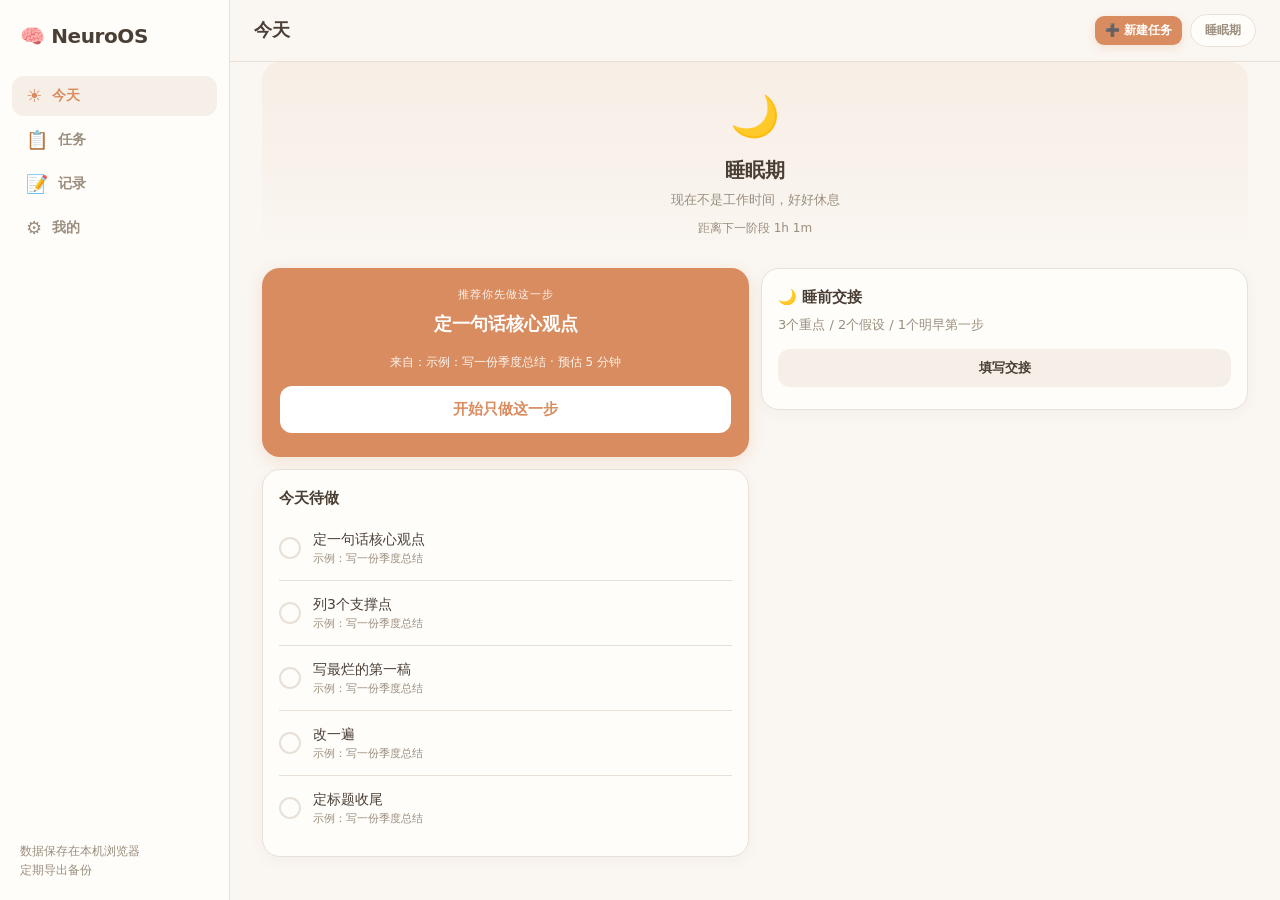
==== adhd-intp-os-web/index.html @ 1260cf49 "chore: sync all NeuroOS versions for handover" ====
<!DOCTYPE html>
<html lang="zh-CN">
<head>
<meta charset="UTF-8">
<meta name="viewport" content="width=device-width, initial-scale=1.0, viewport-fit=cover">
<meta name="theme-color" content="#faf6f1">
<title>NeuroOS · 桌面暖系版</title>
<style>
:root{
  --bg:#faf6f1; --bg2:#f5efe8; --card:#fffdfa; --line:#e8e0d6;
  --text:#4a3f35; --muted:#9a8e7e; --pri:#d98c5f; --pri2:#e8a87c;
  --ok:#8fb88e; --warn:#e8c36d; --danger:#e08e8e; --info:#7eb8c9;
  --net:#c9a86c; --net2:#b08d4f; --tree:#d98c5f; --tree2:#c0784d; --linec:#8fb88e; --line2:#76a075;
  --font:system-ui,-apple-system,BlinkMacSystemFont,"Segoe UI",Roboto,"PingFang SC","Microsoft YaHei",sans-serif;
  --r:18px;
}
*{box-sizing:border-box;margin:0;padding:0;-webkit-tap-highlight-color:transparent}
html,body{height:100%;font-family:var(--font);background:var(--bg);color:var(--text);line-height:1.6;overscroll-behavior:none}
body{display:flex;flex-direction:column;margin:0;padding:0;min-height:100vh}
button{font-family:inherit;border:none;background:none;color:inherit;cursor:pointer}

.app-shell{display:flex;flex:1;min-height:100vh}
.sidebar{display:none;flex-direction:column;width:230px;background:var(--card);border-right:1px solid var(--line);padding:20px 0;position:fixed;left:0;top:0;bottom:0;z-index:50}
.sidebar .brand{padding:0 20px 24px;font-size:20px;font-weight:800;letter-spacing:-.4px;display:flex;align-items:center;gap:10px}
.sidebar nav{display:flex;flex-direction:column;gap:4px;padding:0 12px}
.sidebar nav button{display:flex;align-items:center;gap:10px;padding:11px 14px;border-radius:12px;font-size:14px;font-weight:600;color:var(--muted);text-align:left}
.sidebar nav button.on{background:var(--bg2);color:var(--pri)}
.sidebar nav button .ic{font-size:18px;line-height:1}
.sidebar .side-foot{margin-top:auto;padding:16px 20px 0;font-size:12px;color:var(--muted)}

.main-area{flex:1;display:flex;flex-direction:column;min-width:0}
.topbar{padding:14px 24px;display:flex;align-items:center;justify-content:space-between;position:sticky;top:0;background:rgba(250,246,241,.92);backdrop-filter:blur(10px);z-index:40;border-bottom:1px solid var(--line)}
h1{font-size:18px;font-weight:700;letter-spacing:-.2px}
.top-actions{display:flex;gap:8px;align-items:center}
.pill{font-size:12px;padding:6px 14px;border-radius:99px;background:var(--card);color:var(--muted);border:1px solid var(--line);font-weight:600}

.tabbar{position:fixed;bottom:0;left:0;width:100%;display:flex;justify-content:space-around;padding:10px 0 calc(10px + env(safe-area-inset-bottom));background:rgba(250,246,241,.95);backdrop-filter:blur(12px);border-top:1px solid var(--line);z-index:40}
.tabbar button{flex:1;display:flex;flex-direction:column;align-items:center;gap:3px;font-size:10px;color:var(--muted);font-weight:500}
.tabbar button.on{color:var(--pri);font-weight:700}
.tabbar .ic{font-size:18px;line-height:1}

main{flex:1;overflow-y:auto;padding:0 16px 100px}
.view{display:none}
.view.on{display:block}

@media(min-width:900px){
.sidebar{display:flex}
.main-area{margin-left:230px}
.tabbar{display:none}
main{padding:0 24px 24px}
.topbar{padding:14px 24px}
}

@media(min-width:1200px){
main{padding:0 32px 32px}
}

/* Quest desktop layout */
.quest-layout{display:flex;flex-direction:column;gap:12px}
.quest-list{flex:1}
.quest-detail{display:none;flex:1}
.quest-layout.has-open .quest-list{display:none}
.quest-layout.has-open .quest-detail{display:block}

@media(min-width:900px){
.quest-layout{flex-direction:row;align-items:flex-start;gap:20px}
.quest-list{width:360px;flex-shrink:0;max-height:calc(100vh - 120px);overflow-y:auto;padding-right:8px;display:block !important}
.quest-detail{flex:1;max-height:calc(100vh - 120px);overflow-y:auto;padding-right:8px;display:block !important}
.quest-layout.has-open .quest-list{display:block !important}
}

.card{background:var(--card);border:1px solid var(--line);border-radius:var(--r);padding:16px;margin-bottom:12px;box-shadow:0 4px 16px rgba(74,63,53,.04)}
.card.hoverable{transition:transform .15s,box-shadow .15s}
.card.hoverable:hover{transform:translateY(-2px);box-shadow:0 8px 24px rgba(74,63,53,.08)}
.mobile-only{display:inline-block}
.desktop-only{display:none}
@media(min-width:900px){
.mobile-only{display:none !important}
.desktop-only{display:inline-flex !important}
}

.grid-2{display:grid;grid-template-columns:1fr;gap:12px}
.grid-3{display:grid;grid-template-columns:1fr;gap:12px}

@media(min-width:900px){
.grid-2{grid-template-columns:repeat(2,1fr)}
.grid-3{grid-template-columns:repeat(3,1fr)}
}

@media(min-width:1200px){
.grid-3{grid-template-columns:repeat(3,1fr)}
}
.card.net{border-left:4px solid var(--net)}
.card.tree{border-left:4px solid var(--tree)}
.card.linec{border-left:4px solid var(--linec)}
.card-title{font-size:15px;font-weight:700;margin-bottom:6px}
.card-sub{font-size:13px;color:var(--muted);margin-bottom:14px;line-height:1.5}
.tiny{font-size:12px;color:var(--muted)}
.muted{color:var(--muted)}

input,textarea,select{width:100%;padding:12px 14px;border-radius:14px;border:1px solid var(--line);background:var(--bg2);color:var(--text);font-size:16px;outline:none;-webkit-user-select:text;user-select:text;-webkit-touch-callout:default}
input:focus,textarea:focus,select:focus{border-color:var(--pri2);background:var(--card)}
input:disabled,textarea:disabled,select:disabled{opacity:.5;background:var(--bg)}
textarea{min-height:90px;resize:vertical}

.btn{padding:10px 14px;border-radius:12px;background:var(--bg2);color:var(--text);font-size:13px;font-weight:600;white-space:nowrap;display:inline-flex;align-items:center;justify-content:center;gap:5px}
.btn.pri{background:var(--pri);color:#fff;box-shadow:0 3px 10px rgba(217,140,95,.2)}
.btn.ok{background:var(--ok);color:#fff}
.btn.warn{background:var(--warn);color:#4a3f35}
.btn.ghost{background:transparent;color:var(--muted)}
.btn.block{display:block;width:100%;text-align:center;margin:6px 0}
.btn.sm{padding:6px 10px;font-size:12px;border-radius:9px}
.btn.xs{padding:4px 8px;font-size:11px;border-radius:7px}
.btn.big{padding:14px 18px;font-size:15px}
.btn:disabled{opacity:.4;cursor:not-allowed}

.row{display:flex;gap:8px;align-items:center;flex-wrap:wrap}
.row.between{justify-content:space-between}
.grow{flex:1;min-width:0}

/* Onboarding */
.onboarding{position:fixed;inset:0;background:var(--bg);z-index:100;display:flex;flex-direction:column;justify-content:center;padding:30px;text-align:center;overflow-y:auto;-webkit-overflow-scrolling:touch}
@media(min-width:900px){
.onboarding{position:static;z-index:auto;padding:40px 0;background:transparent;overflow:visible}
.onboarding-box{max-width:600px;margin:0 auto;background:var(--card);border:1px solid var(--line);border-radius:var(--r);padding:40px;box-shadow:0 8px 32px rgba(74,63,53,.06)}
}
.onboarding h2{font-size:22px;font-weight:800;margin-bottom:12px}
.onboarding p{font-size:14px;color:var(--muted);margin-bottom:24px;line-height:1.7}
.onboarding input{font-size:17px;padding:16px;text-align:center;margin-bottom:14px}

/* Today */
.phase-big{text-align:center;padding:22px 18px 18px;background:linear-gradient(180deg,rgba(217,140,95,.08),transparent);border-radius:var(--r);margin-bottom:12px}
.phase-big .emoji{font-size:40px;margin-bottom:6px}
.phase-big .name{font-size:20px;font-weight:800;margin-bottom:4px}
.phase-big .desc{font-size:13px;color:var(--muted)}
.rhythm-bar{display:flex;height:32px;border-radius:10px;overflow:hidden;background:var(--bg2);border:1px solid var(--line);margin:12px 0}
.rhythm-bar div{display:flex;align-items:center;justify-content:center;font-size:9px;color:var(--muted);white-space:nowrap;overflow:hidden}
.rhythm-bar .sleep{background:#e8e0d6}
.rhythm-bar .calm{background:#f0e6d8}
.rhythm-bar .deep{background:#e8d5c4;color:var(--text)}
.rhythm-bar .creative{background:#f5e6c8}
.rhythm-bar .wind{background:#e8d8d8}

.rec-box{background:var(--pri);color:#fff;border-radius:var(--r);padding:18px;margin-bottom:12px;text-align:center;box-shadow:0 4px 16px rgba(217,140,95,.18)}
.rec-box .label{font-size:11px;opacity:.9;margin-bottom:6px;text-transform:uppercase;letter-spacing:1px}
.rec-box .title{font-size:18px;font-weight:700;margin-bottom:14px}
.rec-box .btn{background:#fff;color:var(--pri);border:none}

.today-list .item{display:flex;align-items:center;gap:12px;padding:12px 0;border-bottom:1px solid var(--line)}
.today-list .item:last-child{border-bottom:none}
.today-list .chk{width:22px;height:22px;border-radius:50%;border:2px solid var(--line);display:flex;align-items:center;justify-content:center;font-size:12px;color:transparent;flex-shrink:0}
.today-list .item.done .chk{background:var(--ok);border-color:var(--ok);color:#fff}
.today-list .item.done .text{text-decoration:line-through;color:var(--muted)}
.today-list .text{flex:1;font-size:14px}
.today-list .from{font-size:11px;color:var(--muted)}

/* Single step */
.single-step{position:fixed;inset:0;background:var(--bg);z-index:100;display:flex;flex-direction:column;justify-content:center;align-items:center;padding:28px;text-align:center}
.single-step .label{font-size:12px;color:var(--muted);margin-bottom:14px}
.single-step .task{font-size:24px;font-weight:800;margin-bottom:12px;max-width:440px;line-height:1.35}
.single-step .meta{color:var(--muted);margin-bottom:36px}
.single-step .actions{display:flex;flex-direction:column;gap:10px;width:100%;max-width:300px}

/* Quest list */
.quest-item{background:var(--card);border:1px solid var(--line);border-radius:var(--r);padding:14px;margin-bottom:10px}
.quest-item .title{font-size:15px;font-weight:700;margin-bottom:4px}
.quest-item .meta{font-size:12px;color:var(--muted);margin-bottom:10px}
.quest-item .progress{height:5px;background:var(--line);border-radius:99px;overflow:hidden;margin-bottom:10px}
.quest-item .progress i{display:block;height:100%;background:var(--pri);border-radius:99px}
.badge{font-size:10px;padding:2px 7px;border-radius:99px;background:var(--bg2);border:1px solid var(--line);color:var(--muted)}
.badge.net{background:rgba(201,168,108,.12);color:var(--net2);border-color:transparent}
.badge.tree{background:rgba(217,140,95,.12);color:var(--tree2);border-color:transparent}
.badge.linec{background:rgba(143,184,142,.12);color:var(--line2);border-color:transparent}

/* Quest detail */
.workspace-tabs{display:flex;gap:8px;margin-bottom:12px}
.workspace-tabs .btn{flex:1}
.workspace-tabs .btn.on{background:var(--pri);color:#fff}

/* Net */
.net-canvas{position:relative;width:100%;height:320px;background:var(--bg2);border:1px dashed var(--line);border-radius:var(--r);overflow:hidden;touch-action:none}
.net-node{position:absolute;padding:7px 11px;border-radius:10px;background:var(--card);border:1px solid var(--line);font-size:12px;cursor:grab;user-select:none;white-space:nowrap;z-index:2;max-width:150px;overflow:hidden;text-overflow:ellipsis}
.net-node.selected{box-shadow:0 0 0 2px var(--net);border-color:var(--net)}
.net-edge{position:absolute;height:2px;background:var(--muted);transform-origin:left center;z-index:1;pointer-events:none;opacity:.4}
.net-canvas .hint{position:absolute;bottom:6px;left:6px;color:var(--muted);font-size:10px;background:var(--bg);padding:3px 7px;border-radius:6px}

/* Tree */
.tree-root{background:var(--bg2);border:1px solid var(--line);border-radius:12px;padding:10px;margin-bottom:8px}
.tree-root h4{margin:0 0 8px;font-size:12px;font-weight:700}
.tree-item{padding:7px 8px;border-radius:8px;background:var(--card);margin-bottom:5px;font-size:13px;display:flex;gap:7px;align-items:center}
.tree-item .handle{color:var(--muted);cursor:grab}

/* Line */
.line-step{display:flex;gap:10px;align-items:flex-start;padding:10px;border-radius:12px;background:var(--bg2);border:1px solid transparent;margin-bottom:6px}
.line-step.done{opacity:.55}
.line-step .chk{width:20px;height:20px;min-width:20px;border-radius:6px;border:2px solid var(--line);display:flex;align-items:center;justify-content:center;font-size:11px;color:transparent}
.line-step .chk.on{background:var(--ok);border-color:var(--ok);color:#fff}

/* Modal / Sheet */
.modal{position:fixed;inset:0;z-index:90;display:flex;align-items:flex-end;justify-content:center;overflow:hidden;-webkit-overflow-scrolling:touch}
.modal-bg{position:absolute;inset:0;background:rgba(74,63,53,.5)}
.modal-sheet{position:relative;background:var(--card);width:100%;max-width:560px;border-radius:24px 24px 0 0;padding:18px 16px calc(18px + env(safe-area-inset-bottom));max-height:85vh;overflow-y:auto;-webkit-overflow-scrolling:touch;transform:translateZ(0)}
.modal-title{font-size:17px;font-weight:700;margin-bottom:14px}

.toast{position:fixed;top:14px;left:50%;transform:translateX(-50%) translateY(-100px);background:var(--card);padding:11px 18px;border-radius:12px;border:1px solid var(--line);z-index:120;opacity:0;transition:.25s;box-shadow:0 4px 16px rgba(74,63,53,.1)}
.toast.show{opacity:1;transform:translateX(-50%) translateY(0)}

.empty{text-align:center;padding:40px 18px;color:var(--muted)}
.empty .big{font-size:44px;display:block;margin-bottom:10px}
.list-item{display:flex;align-items:center;justify-content:space-between;padding:12px 0;border-bottom:1px solid var(--line)}
.list-item:last-child{border-bottom:none}
.stat-grid{display:grid;grid-template-columns:repeat(2,1fr);gap:10px;margin:12px 0}
.stat-box{background:var(--card);border:1px solid var(--line);border-radius:var(--r);padding:14px;text-align:center}
.stat-box .num{font-size:26px;font-weight:800;color:var(--pri)}
.stat-box .label{font-size:11px;color:var(--muted);margin-top:3px}

.kv{display:flex;justify-content:space-between;padding:8px 0;border-bottom:1px solid var(--line);font-size:14px}
.kv:last-child{border:none}

.bar-chart{display:flex;align-items:flex-end;gap:4px;height:80px;margin-top:8px}
.bar-chart div{flex:1;background:var(--pri2);border-radius:5px 5px 0 0;min-height:4px;position:relative}
.bar-chart div span{position:absolute;top:-14px;left:0;right:0;text-align:center;font-size:9px;color:var(--muted)}

.probe-box{border:1px dashed var(--line);border-radius:12px;padding:10px;background:var(--bg2);margin-top:8px}

::-webkit-scrollbar{width:0;height:0}
</style>
</head>
<body>

<div class="app-shell">
  <aside class="sidebar" id="sidebar">
    <div class="brand">🧠 NeuroOS</div>
    <nav>
      <button data-tab="now" class="on"><span class="ic">☀️</span>今天</button>
      <button data-tab="quests"><span class="ic">📋</span>任务</button>
      <button data-tab="capture"><span class="ic">📝</span>记录</button>
      <button data-tab="me"><span class="ic">⚙️</span>我的</button>
    </nav>
    <div class="side-foot">数据保存在本机浏览器<br>定期导出备份</div>
  </aside>

  <div class="main-area">
    <div class="topbar">
      <h1 id="page-title">今天</h1>
      <div class="top-actions">
        <button class="btn sm pri" data-act="new-quest">➕ 新建任务</button>
        <span id="phase-pill" class="pill">加载中</span>
      </div>
    </div>

    <main id="app">
      <section class="view on" id="view-now"></section>
      <section class="view" id="view-quests"></section>
      <section class="view" id="view-capture"></section>
      <section class="view" id="view-me"></section>
    </main>
  </div>
</div>

<nav class="tabbar" id="tabbar">
  <button data-tab="now" class="on"><span class="ic">☀️</span>今天</button>
  <button data-tab="quests"><span class="ic">📋</span>任务</button>
  <button data-tab="capture"><span class="ic">📝</span>记录</button>
  <button data-tab="me"><span class="ic">⚙️</span>我的</button>
</nav>

<div id="modal"></div>
<div id="toast" class="toast"></div>

<script>
if('serviceWorker' in navigator){
  navigator.serviceWorker.getRegistrations().then(function(regs){
    regs.forEach(function(r){ r.unregister(); });
  }).catch(function(){});
}

const KEY='neuroos-v1';
const uid=function(){ return Math.random().toString(36).slice(2,9)+Date.now().toString(36).slice(-4); };
const DAY=864e5;
const todayKey=function(){ return new Date().toLocaleDateString('sv'); };
let S,TAB='now',singleStep=null,openQuest=null,selectedNetNodes=[];

const TEMPLATES={
  write:{label:'写作',steps:[['定一句话核心观点',5],['列3个支撑点',10],['写最烂的第一稿',20],['改一遍',15],['定标题收尾',10]]},
  research:{label:'研究',steps:[['明确一个问题',5],['找2个可靠来源',15],['摘录关键信息',15],['整理成一句话结论',10],['标出还不确定的点',10]]},
  learn:{label:'学习',steps:[['看目录/框架',5],['快速扫读一遍',15],['记录3个新概念',15],['用自己的话复述',15],['做一道练习/应用',15]]},
  plan:{label:'策划',steps:[['定目标和Deadline',5],['列必须出现的元素',10],['排优先级',10],['做出最小可行版',20],['检查遗漏',10]]},
  talk:{label:'沟通',steps:[['想清要对方做什么',5],['写3条要点',10],['开场说结论',10],['补充必要背景',10],['确认下一步',5]]},
  tidy:{label:'整理',steps:[['分类成3堆',10],['快速决定第一批',15],['处理第二批',15],['收尾归位',10],['拍照/记录',5]]},
  dev:{label:'开发',steps:[['拆出一个最小功能点',10],['写伪代码/流程',10],['实现核心逻辑',25],['自测一遍',15],['提交/备份',5]]},
  habit:{label:'习惯',steps:[['穿上鞋/准备好',3],['做5分钟',5],['再5分钟',5],['记录完成',2],['奖励自己',5]]},
  default:{label:'通用',steps:[['想清楚最终成果',5],['拆成3小步',10],['先做第一步',15],['继续下一步',15],['收尾',10]]}
};

const DRAWERS=[
  {id:'problem',name:'问题/痛点',color:'#e08e8e'},
  {id:'hypothesis',name:'假设/洞察',color:'#e8c36d'},
  {id:'solution',name:'方案/资源',color:'#7eb8c9'},
  {id:'conclusion',name:'结论/输出',color:'#b8a0c9'},
  {id:'action',name:'行动/下一步',color:'#8fb88e'}
];

function classify(t){
  const s=t.toLowerCase();
  if(/写|文章|报告|总结|文案|论文|稿/.test(s)) return 'write';
  if(/查|研究|调研|资料|文献|分析/.test(s)) return 'research';
  if(/学|课|书|教程|知识/.test(s)) return 'learn';
  if(/策划|活动|会议|项目|方案|旅行|派对/.test(s)) return 'plan';
  if(/沟通|谈|说|聊|打电话|邮件|反馈/.test(s)) return 'talk';
  if(/整理|收拾|归档|分类|清/.test(s)) return 'tidy';
  if(/代码|开发|程序|功能|bug|修复/.test(s)) return 'dev';
  if(/习惯|运动|冥想|阅读|早起|喝水/.test(s)) return 'habit';
  return 'default';
}

function newQuest(title){
  const type=classify(title);
  const q={
    id:uid(),title:title,type:type,
    status:'line',created:Date.now(),updated:Date.now(),
    today:false,done:false,
    net:{nodes:[],edges:[],nextX:50,nextY:60},
    tree:{drawers:DRAWERS.map(function(d){ return {id:d.id,name:d.name,color:d.color,items:[]}; })},
    line:[],
    probe:{hypothesis:'',success:'',stopLoss:'',days:7,active:false},
    context:{blocked:'',lastNote:'',lastAt:0},
    goodEnough:{mode:'100',sixty:'',hundred:''},
    distill:{scout:'',restructure:'',layers:[],verify:''}
  };
  const tmpl=TEMPLATES[type] || TEMPLATES.default;
  q.tree.drawers.find(function(d){ return d.id==='action'; }).items=tmpl.steps.map(function(s){ return {id:uid(),text:s[0]}; });
  q.line=tmpl.steps.map(function(s){ return {id:uid(),title:s[0],est:s[1],done:false,spent:0,today:false,created:Date.now()}; });
  return q;
}

function load(){
  try{ S=JSON.parse(localStorage.getItem(KEY)); }catch(e){ S=null; }
  if(!S || typeof S!=='object') S=sampleData();
  migrate();
}
function save(){ try{ localStorage.setItem(KEY,JSON.stringify(S)); }catch(e){ toast('保存失败'); } }
function migrate(){
  if(!S.settings) S.settings={wake:'09:00',start:'10:00',wind:'22:00',sleep:'00:30',theme:'warm',autoNext:true,morningBlock:true};
  if(!S.quests) S.quests=[];
  if(!S.parking) S.parking={insight:[],question:[],block:[],idea:[],quote:[]};
  if(!S.distills) S.distills=[];
  if(!S.log) S.log={sessions:[],completions:[]};
  if(!S.handoff) S.handoff={three:'',two:'',one:'',morning:'',date:''};
  if(!S.meta) S.meta={streak:0,lastDay:null,best:0};
  S.quests.forEach(function(q){
    if(!q.id) q.id=uid();
    if(!q.net) q.net={nodes:[],edges:[],nextX:50,nextY:60};
    if(!q.tree) q.tree={drawers:DRAWERS.map(function(d){ return {id:d.id,name:d.name,color:d.color,items:[]}; })};
    if(!q.line && q.steps) q.line=q.steps.map(function(s){ return {id:s.id||uid(),title:s.title,est:s.est||15,done:!!s.done,spent:s.spent||0,today:!!q.today,created:s.created||Date.now()}; });
    if(!q.line) q.line=[];
    if(!q.probe) q.probe={hypothesis:'',success:'',stopLoss:'',days:7,active:false};
    if(!q.context) q.context={blocked:'',lastNote:'',lastAt:0};
    if(!q.goodEnough) q.goodEnough={mode:'100',sixty:'',hundred:''};
    if(!q.distill) q.distill={scout:'',restructure:'',layers:[],verify:''};
  });
}
function sampleData(){
  const q=newQuest('示例：写一份季度总结');
  q.today=true;
  return {settings:{wake:'09:00',start:'10:00',wind:'22:00',sleep:'00:30',theme:'warm',autoNext:true,morningBlock:true},quests:[q],parking:{insight:[],question:[],block:[],idea:[],quote:[]},distills:[],log:{sessions:[],completions:[]},handoff:{three:'',two:'',one:'',morning:'',date:''},meta:{streak:0,lastDay:null,best:0}};
}

function parseHM(s){ const p=s.split(':'); return parseInt(p[0])*60+parseInt(p[1]); }
function currentPhase(){
  const now=new Date(); const min=now.getHours()*60+now.getMinutes();
  const w=parseHM(S.settings.wake), s=parseHM(S.settings.start), wd=parseHM(S.settings.wind), sl=parseHM(S.settings.sleep);
  if(sl<w){ if(min>=sl && min<w) return {key:'sleep',name:'睡眠期',emoji:'🌙',desc:'现在不是工作时间，好好休息'}; }
  else{ if(min>=sl || min<w) return {key:'sleep',name:'睡眠期',emoji:'🌙',desc:'现在不是工作时间，好好休息'}; }
  if(min>=w && min<s) return {key:'calibrate',name:'校准期',emoji:'🌅',desc:'低刺激启动，不要立刻处理复杂任务'};
  if(min>=s && min<wd) return {key:'deep',name:'深度期',emoji:'🌿',desc:'大脑在线，做最难的事'};
  return {key:'creative',name:'创意期',emoji:'🍵',desc:'适合发散、整理、收尾'};
}
function rhythmBlocks(){
  const w=parseHM(S.settings.wake), s=parseHM(S.settings.start), wd=parseHM(S.settings.wind), sl=parseHM(S.settings.sleep);
  const sleepStart=sl, sleepEnd=(sl+7.5*60)%1440;
  const creativeStart=Math.max(s,wd-120);
  const total=1440;
  return [
    {id:'sleep',start:sleepStart,end:Math.min(1440,sleepStart+7.5*60),label:'睡眠'},
    {id:'calm',start:w,end:s,label:'校准'},
    {id:'deep',start:s,end:creativeStart,label:'深度'},
    {id:'creative',start:creativeStart,end:wd,label:'创意'},
    {id:'wind',start:wd,end:wd+60,label:'断电'}
  ].filter(function(b){ return b.end>b.start; }).map(function(b){ return {...b,pct:(b.end-b.start)/total*100}; });
}
function nextPhaseTransition(){
  const now=new Date(); const m=now.getHours()*60+now.getMinutes();
  const blocks=rhythmBlocks();
  for(let i=0;i<blocks.length;i++){ if(m<blocks[i].end) return {phase:blocks[i],min:blocks[i].end-m}; }
  return {phase:blocks[0],min:blocks[0].end+(1440-m)};
}

function findQuest(id){ return S.quests.find(function(q){ return q.id===id; }); }
function allLineItems(q){ if(q) return q.line.map(function(n){ return {n:n,q:q}; }); const a=[]; S.quests.forEach(function(q){ q.line.forEach(function(n){ a.push({n:n,q:q}); }); }); return a; }
function nextLineItem(){
  const all=allLineItems();
  const pending=all.filter(function(x){ return !x.n.done; });
  if(!pending.length) return null;
  const today=pending.filter(function(x){ return x.n.today || x.q.today; });
  const use=today.length?today:pending;
  return use.sort(function(a,b){ return (a.n.est||99)-(b.n.est||99); })[0];
}
function progress(q){ const a=q.line; if(!a.length) return 0; return Math.round(a.filter(function(s){ return s.done; }).length/a.length*100); }
function bumpStreak(){
  const t=todayKey();
  if(S.meta.lastDay!==t){
    const y=new Date(Date.now()-DAY).toLocaleDateString('sv');
    S.meta.streak=(S.meta.lastDay===y)?(S.meta.streak||0)+1:1;
    S.meta.lastDay=t; S.meta.best=Math.max(S.meta.best||0,S.meta.streak);
  }
}

function renderAll(){
  document.documentElement.dataset.theme=S.settings.theme==='dark'?'dark':'warm';
  document.getElementById('phase-pill').textContent=currentPhase().name;
  if(singleStep){ renderSingleStep(); return; }
  const hasToday=S.quests.some(function(q){ return q.today && q.line.some(function(n){ return !n.done; }); });
  if(!hasToday && TAB==='now' && !openQuest){ renderOnboarding(); return; }
  document.getElementById('modal').innerHTML='';
  document.querySelectorAll('.tabbar button').forEach(function(b){ b.classList.toggle('on',b.dataset.tab===TAB); });
  document.querySelectorAll('.sidebar nav button').forEach(function(b){ b.classList.toggle('on',b.dataset.tab===TAB); });
  const titles={now:'今天',quests:'任务仓库',capture:'记录 & 停车区',me:'我的 & 设置'};
  const pt=document.getElementById('page-title'); if(pt) pt.textContent=titles[TAB]||'NeuroOS';
  document.querySelectorAll('.view').forEach(function(v){ v.classList.toggle('on',v.id==='view-'+TAB); });
  const fn={now:vNow,quests:vQuests,capture:vCapture,me:vMe}[TAB];
  if(fn) fn();
}

function renderOnboarding(){
  const m=document.getElementById('modal');
  document.querySelectorAll('.view').forEach(function(v){ v.classList.remove('on'); });
  document.querySelectorAll('.tabbar button').forEach(function(b){ b.classList.remove('on'); });
  m.innerHTML='<div class="onboarding"><div class="onboarding-box"><div style="font-size:56px;margin-bottom:14px">🌱</div><h2>今天你最想完成的一件事是什么？</h2><p>不要想全部，只写一件。<br>写完我会帮你拆成小步。</p><input id="onboarding-input" placeholder="比如：写季度总结" autofocus><button class="btn pri block big" data-act="onboarding-add">开始拆解</button><div class="hint">也可以先去"任务"页列出所有想做的事</div></div></div>';
}

function vNow(){
  const phase=currentPhase();
  const tr=nextPhaseTransition();
  const next=nextLineItem();
  const items=allLineItems().filter(function(x){ return !x.n.done && (x.n.today || x.q.today); });
  let recHTML='';
  if(next){
    recHTML='<div class="rec-box"><div class="label">推荐你先做这一步</div><div class="title">'+esc(next.n.title)+'</div><div style="font-size:12px;opacity:.9;margin-bottom:14px">来自：'+esc(next.q.title)+(next.n.est?' · 预估 '+next.n.est+' 分钟':'')+'</div><button class="btn block big" data-act="start-single" data-id="'+next.n.id+'">开始只做这一步</button></div>';
  }
  const handoffDate=S.handoff.date;
  const hasMorning=handoffDate===todayKey() && S.handoff.morning;
  const leftCol=recHTML+(items.length?'<div class="card hoverable"><div class="card-title">今天待做</div><div class="today-list">'+items.map(function(x){ return '<div class="item" data-id="'+x.n.id+'"><div class="chk">✓</div><div class="text">'+esc(x.n.title)+'<div class="from">'+esc(x.q.title)+'</div></div></div>'; }).join('')+'</div></div>':'<div class="card empty hoverable"><span class="big">🍵</span>今天没有待做步骤了。</div>');
  const rightCol=(phase.key==='wind'?'<div class="card hoverable"><div class="card-title">🌙 该做睡前交接了</div><div class="card-sub">合上电脑前把明天"加载期"要用的东西写出去。</div><button class="btn block" data-act="open-handoff">填写交接</button></div>':'')+'<div class="card hoverable"><div class="card-title">'+(hasMorning?'🌅 今早交接条':'🌙 睡前交接')+'</div>'+(hasMorning?'<div style="font-size:15px;font-weight:600;margin-top:6px">'+esc(S.handoff.morning)+'</div>':'<div class="card-sub">3个重点 / 2个假设 / 1个明早第一步</div><button class="btn block" data-act="open-handoff">填写交接</button>')+'</div>'+(phase.key==='calm' && S.settings.morningBlock?'<div class="card hoverable"><div class="card-title">🌫 上午离线校准期</div><div class="card-sub">只做被动输入或机械性杂务，不要立刻输出。</div><div class="row"><button class="btn sm" data-act="morning-task">🎧 听资讯</button><button class="btn sm" data-act="morning-task">🧹 整理桌面</button><button class="btn sm" data-act="morning-task">☕ 做咖啡</button></div></div>':'');
  document.getElementById('view-now').innerHTML='<div class="phase-big"><div class="emoji">'+phase.emoji+'</div><div class="name">'+phase.name+'</div><div class="desc">'+phase.desc+'</div><div class="tiny muted" style="margin-top:8px">距离下一阶段 '+Math.floor(tr.min/60)+'h '+(tr.min%60)+'m</div></div><div class="grid-2"><div class="col-left">'+leftCol+'</div><div class="col-right">'+rightCol+'</div></div>';
}

function renderSingleStep(){
  const n=findStepById(singleStep.id); if(!n){ singleStep=null; renderAll(); return; }
  const m=document.getElementById('modal');
  m.innerHTML='<div class="single-step"><div class="label">只做这一步，其他什么都不用想</div><div class="task">'+esc(n.n.title)+'</div><div class="meta">来自：'+esc(n.q.title)+(n.n.est?' · 预估 '+n.n.est+' 分钟':'')+'</div><div class="actions"><button class="btn ok block big" data-act="single-done">✓ 我完成了</button><button class="btn ghost block" data-act="single-skip">跳过，换下一步</button><button class="btn block" data-act="single-exit">退出单步模式</button></div></div>';
}
function findStepById(id){ for(let i=0;i<S.quests.length;i++){ const n=S.quests[i].line.find(function(x){ return x.id===id; }); if(n) return {n:n,q:S.quests[i]}; } return null; }

function vQuests(){
  const v=document.getElementById('view-quests');
  const qs=S.quests.slice().sort(function(a,b){ return b.updated-a.updated; });
  const listHTML='<div class="row between" style="margin:6px 0 10px"><h2 class="card-title" style="margin:0">任务 · '+qs.length+'</h2><button class="btn sm pri" data-act="new-quest">➕ 新建</button></div><div class="card" style="padding:12px 14px"><div class="tiny">输入一件事会自动识别类型并拆成执行小步。每个任务都可以走「网→树→线」三段。</div></div>'+qs.map(function(q){
    const p=progress(q); const nxt=q.line.find(function(x){ return !x.done; });
    const activeClass=(openQuest===q.id?' style="border-color:var(--pri);box-shadow:0 0 0 2px rgba(217,140,95,.15)"':'');
    return '<div class="quest-item hoverable"'+activeClass+'><div class="title">'+esc(q.title)+'</div><div class="meta"><span class="badge '+q.status+'">'+(q.status==='net'?'🕸 网':q.status==='tree'?'🌳 树':'✅ 线')+'</span> · '+(TEMPLATES[q.type]&&TEMPLATES[q.type].label||'通用')+' · '+(q.today?'☀️ 今天':'📦 仓库')+' · '+(nxt?'下一步：'+esc(nxt.title):'已完成')+'</div><div class="progress"><i style="width:'+p+'%"></i></div><div class="row"><button class="btn sm" data-act="open-quest" data-id="'+q.id+'">打开</button><button class="btn sm" data-act="focus-quest" data-id="'+q.id+'">🎯 下一步</button>'+(q.today?'<button class="btn sm ghost" data-act="q-untoday" data-id="'+q.id+'">移出今天</button>':'<button class="btn sm ghost" data-act="q-today" data-id="'+q.id+'">☀️ 今天</button>')+'</div></div>';
  }).join('')+(qs.length?'':'<div class="empty"><span class="big">📋</span>还没有任务，点右上角新建。</div>');
  let detailHTML='';
  if(openQuest){
    const q=findQuest(openQuest); if(!q){ openQuest=null; detailHTML='<div class="card empty"><span class="big">📋</span>选择左侧任务查看详情</div>'; }
    else{ detailHTML=vQuestDetail(q); }
  } else {
    detailHTML='<div class="card empty" style="min-height:300px;display:flex;flex-direction:column;justify-content:center;align-items:center"><span class="big">📋</span><div style="margin-top:12px;color:var(--muted)">选择左侧任务查看详情<br>或新建一个任务</div></div>';
  }
  v.innerHTML='<div class="quest-layout '+(openQuest?'has-open':'')+'"><div class="quest-list">'+listHTML+'</div><div class="quest-detail">'+detailHTML+'</div></div>';
  if(openQuest){ const q=findQuest(openQuest); if(q){ renderQuestWorkspace(q); bindNetCanvas(q); } }
}

function vQuestDetail(q){
  const netNodes=q.net.nodes.length, treeItems=q.tree.drawers.reduce(function(a,d){ return a+d.items.length; },0), lineCount=q.line.length, done=q.line.filter(function(n){ return n.done; }).length;
  return `
  <div class="row" style="margin:6px 0 10px"><button class="btn xs ghost mobile-only" data-act="back-quests">‹ 返回</button><div class="grow"></div><button class="btn xs" data-act="edit-quest" data-id="`+q.id+`">编辑</button></div>
  <div class="card `+q.status+'"><div class="row between"><div class="card-title" style="margin:0">'+esc(q.title)+'</div><span class="badge '+q.status+'">'+(q.status==='net'?'🕸 网':q.status==='tree'?'🌳 树':'✅ 线')+'</span></div><div class="tiny muted" style="margin:6px 0">'+(TEMPLATES[q.type]&&TEMPLATES[q.type].label||'通用')+' · '+done+'/'+lineCount+' 步完成</div><div class="progress"><i style="width:'+(lineCount?Math.round(done/lineCount*100):0)+'%"></i></div><div class="workspace-tabs"><button class="btn sm '+(q.status==='net'?'on':'')+'" data-act="tab-net" data-id="'+q.id+'">🕸 网 ('+netNodes+')</button><button class="btn sm '+(q.status==='tree'?'on':'')+'" data-act="tab-tree" data-id="'+q.id+'">🌳 树 ('+treeItems+')</button><button class="btn sm '+(q.status==='line'?'on':'')+'" data-act="tab-line" data-id="'+q.id+'">✅ 线 ('+lineCount+`)</button></div></div>
  <div class="card"><div class="row between"><b class="tiny">探针模式 `+(q.probe.active?'🧪 已开启':'')+'</b><button class="btn xs" data-act="toggle-probe" data-id="'+q.id+'">'+(q.probe.active?'关闭':'开启')+'</button></div>'+(q.probe.active?probeHTML(q):'<div class="tiny muted">把大目标变成 2-7 天小实验，先验证再投入。</div>')+`</div>
  <div class="card"><div class="row between"><b class="tiny">上下文恢复</b><button class="btn xs" data-act="save-context" data-id="`+q.id+'">更新</button></div>'+(q.context.lastNote?'<div class="tiny muted" style="margin-top:6px">上次卡在：</div><div style="font-size:13px;margin-top:4px;padding:8px;background:var(--bg2);border-radius:8px">'+esc(q.context.lastNote)+'</div>':'<div class="tiny muted" style="margin-top:6px">还没记录卡点。</div>')+`</div>
  <div class="card"><div class="row between"><b class="tiny">`+(q.goodEnough.mode==='60'?'60 分止损版':'100 分完整版')+'</b><button class="btn xs" data-act="toggle-good" data-id="'+q.id+'">切换</button></div><textarea id="q-good" style="margin-top:8px;background:transparent;border:none;padding:4px 0;min-height:50px" placeholder="写下这个版本的完成标准...">'+esc(q.goodEnough.mode==='60'?q.goodEnough.sixty:q.goodEnough.hundred)+`</textarea></div>
  <div id="quest-workspace"></div><div style="height:50px"></div>`;
}

function probeHTML(q){
  return '<div class="probe-box"><label class="tiny">假设</label><input id="probe-hyp" value="'+esc(q.probe.hypothesis)+'" placeholder="如果...那么..."><label class="tiny" style="display:block;margin-top:8px">成功标准</label><input id="probe-success" value="'+esc(q.probe.success)+'" placeholder="做到什么就算探针成功"><label class="tiny" style="display:block;margin-top:8px">止损点</label><input id="probe-stop" value="'+esc(q.probe.stopLoss)+'" placeholder="什么情况就放弃/换方向"><label class="tiny" style="display:block;margin-top:8px">实验天数</label><input type="number" id="probe-days" value="'+q.probe.days+'" min="1" max="30"><button class="btn ok block" style="margin-top:10px" data-act="save-probe" data-id="'+q.id+'">保存探针</button></div>';
}

function renderQuestWorkspace(q){
  const el=document.getElementById('quest-workspace'); if(!el) return;
  el.innerHTML={net:vNet(q),tree:vTree(q),line:vLine(q)}[q.status] || vNet(q);
  if(q.status==='net') bindNetCanvas(q);
}

function vNet(q){
  return '<h2 class="card-title">🕸 网状构思区</h2><div class="card" style="padding:12px 14px"><div class="tiny">规则：5 分钟内疯狂丢关键词 → 圈出核心节点 → 连线关联 → 超时进树状区</div></div><div class="row" style="margin-bottom:10px"><input id="net-input" class="grow" placeholder="输入关键词/想法"><button class="btn pri sm" data-act="net-add" data-id="'+q.id+'">添加</button><button class="btn sm '+(selectedNetNodes.length>=2?'':'disabled')+'" data-act="net-link" data-id="'+q.id+'" '+(selectedNetNodes.length<2?'disabled':'')+'>连线</button><button class="btn sm warn" data-act="net-clear" data-id="'+q.id+'">清空</button></div><div class="net-canvas" id="net-canvas">'+q.net.edges.map(function(e){ return netEdgeHTML(q,e); }).join('')+q.net.nodes.map(function(n){ return netNodeHTML(n,q); }).join('')+'<div class="hint">点击节点选中，再点另一个连线 · 拖拽移动 · 双击删除</div></div><button class="btn block pri" style="margin-top:10px" data-act="to-tree" data-id="'+q.id+'">🌳 已圈出核心，进入树状区</button>';
}
function netNodeHTML(n,q){ const selected=selectedNetNodes.indexOf(n.id)>-1; return '<div class="net-node '+(selected?'selected':'')+'" id="nn-'+n.id+'" data-id="'+n.id+'" style="left:'+n.x+'px;top:'+n.y+'px">'+esc(n.text)+'</div>'; }
function netEdgeHTML(q,e){ const a=q.net.nodes.find(function(x){ return x.id===e.from; }), b=q.net.nodes.find(function(x){ return x.id===e.to; }); if(!a||!b) return ''; const dx=b.x-a.x, dy=b.y-a.y, len=Math.sqrt(dx*dx+dy*dy), ang=Math.atan2(dy,dx)*180/Math.PI; return '<div class="net-edge" style="left:'+(a.x+10)+'px;top:'+(a.y+14)+'px;width:'+len+'px;transform:rotate('+ang+'deg)"></div>'; }
function bindNetCanvas(q){
  const canvas=document.getElementById('net-canvas'); if(!canvas) return;
  let dragNode=null, dragOff={};
  canvas.querySelectorAll('.net-node').forEach(function(node){
    node.onpointerdown=function(e){
      e.stopPropagation(); dragNode=node.dataset.id; const n=q.net.nodes.find(function(x){ return x.id===dragNode; });
      dragOff={x:e.clientX-n.x,y:e.clientY-n.y}; node.setPointerCapture(e.pointerId);
    };
    node.onpointermove=function(e){
      if(!dragNode || dragNode!==node.dataset.id) return;
      const n=q.net.nodes.find(function(x){ return x.id===dragNode; });
      n.x=Math.max(0,Math.min(e.clientX-dragOff.x,canvas.clientWidth-80));
      n.y=Math.max(0,Math.min(e.clientY-dragOff.y,canvas.clientHeight-40));
      node.style.left=n.x+'px'; node.style.top=n.y+'px'; renderNetEdges(q);
    };
    node.onpointerup=function(e){ dragNode=null; save(); };
    node.onclick=function(e){ e.stopPropagation(); toggleSelect(q,node.dataset.id); };
    node.ondblclick=function(e){
      e.stopPropagation();
      q.net.nodes=q.net.nodes.filter(function(x){ return x.id!==node.dataset.id; });
      q.net.edges=q.net.edges.filter(function(x){ return x.from!==node.dataset.id && x.to!==node.dataset.id; });
      selectedNetNodes=selectedNetNodes.filter(function(id){ return id!==node.dataset.id; });
      renderQuestWorkspace(q); save();
    };
  });
  canvas.onclick=function(){ selectedNetNodes=[]; renderQuestWorkspace(q); };
}
function toggleSelect(q,id){
  const i=selectedNetNodes.indexOf(id);
  if(i>-1) selectedNetNodes.splice(i,1); else selectedNetNodes.push(id);
  document.querySelectorAll('#net-canvas .net-node').forEach(function(el){ el.classList.toggle('selected',selectedNetNodes.indexOf(el.dataset.id)>-1); });
  const btn=document.querySelector('[data-act=net-link]'); if(btn){ if(selectedNetNodes.length<2){ btn.disabled=true; btn.classList.add('disabled'); }else{ btn.disabled=false; btn.classList.remove('disabled'); } }
}
function renderNetEdges(q){
  const canvas=document.getElementById('net-canvas'); if(!canvas) return;
  canvas.querySelectorAll('.net-edge').forEach(function(e){ e.remove(); });
  const frag=document.createDocumentFragment();
  q.net.edges.forEach(function(edge){
    const div=document.createElement('div'); div.className='net-edge';
    const style=netEdgeHTML(q,edge).match(/style="([^"]+)"/)[1];
    div.style.cssText=style; frag.appendChild(div);
  });
  canvas.insertBefore(frag,canvas.firstChild);
}

function vTree(q){
  return '<h2 class="card-title">🌳 树状翻译区</h2><div class="card" style="padding:12px 14px"><div class="tiny">把节点拖进下面 5 类抽屉。放不进去说明不够具体，回网状区再切。</div></div><div class="row" style="margin-bottom:10px"><button class="btn pri sm" data-act="tree-add" data-id="'+q.id+'">➕ 新增抽屉项</button><button class="btn sm" data-act="to-line" data-id="'+q.id+'">✅ 生成执行线</button><button class="btn sm" data-act="back-net" data-id="'+q.id+'">↩ 回网状区</button></div><div class="row">'+q.tree.drawers.map(function(d){ return '<div style="flex:1;min-width:140px" ondragover="event.preventDefault()" ondrop="dropToDrawer(event,\''+q.id+'\',\''+d.id+'\')"><div class="tree-root" style="border-left:3px solid '+d.color+'"><h4 style="color:'+d.color+'">'+d.name+'</h4>'+d.items.map(function(it){ return '<div class="tree-item" draggable="true" ondragstart="dragItem(event,\''+q.id+'\',\''+d.id+'\',\''+it.id+'\')"><span class="handle">⋮⋮</span><span class="grow">'+esc(it.text)+'</span><button class="btn xs ghost" onclick="removeTreeItem(\''+q.id+'\',\''+d.id+'\',\''+it.id+'\')">✕</button></div>'; }).join('')+(d.items.length?'':'<div class="tiny muted">空</div>')+'</div></div>'; }).join('')+'</div>';
}
function vLine(q){
  return '<h2 class="card-title">✅ 线性执行区</h2><div class="card" style="padding:12px 14px"><div class="tiny">这里是「手上走线」。新想法丢停车区，不许改这里。</div></div><div class="row" style="margin-bottom:10px"><input id="line-input" class="grow" placeholder="添加一步" style="flex:2"><input type="number" id="line-est" placeholder="分钟" value="15" min="1" max="180" style="width:70px"><button class="btn pri sm" data-act="line-add" data-id="'+q.id+'">添加</button><button class="btn sm" data-act="back-tree" data-id="'+q.id+'">↩ 回树</button></div>'+(q.line.length?q.line.map(function(n){ return '<div class="line-step '+(n.done?'done':'')+'"><div class="chk '+(n.done?'on':'')+'" data-act="line-toggle" data-qid="'+q.id+'" data-id="'+n.id+'">✓</div><div class="grow"><div class="row" style="gap:6px;flex-wrap:wrap"><span style="font-weight:500;'+(n.done?'text-decoration:line-through':'')+'">'+esc(n.title)+'</span><span class="badge">'+(n.est||0)+'分</span>'+(n.today?'<span class="badge linec">今天</span>':'')+'</div><div class="row" style="margin-top:6px;gap:5px"><button class="btn xs" data-act="line-today" data-qid="'+q.id+'" data-id="'+n.id+'">'+(n.today?'移出':'☀️ 今天')+'</button><button class="btn xs ghost" data-act="line-split" data-qid="'+q.id+'" data-id="'+n.id+'">🔪 切小</button><button class="btn xs ghost" data-act="line-del" data-qid="'+q.id+'" data-id="'+n.id+'">🗑</button></div></div></div>'; }).join(''):'<div class="empty tiny">执行线为空。从树状区生成，或手动添加。</div>')+'<div class="row" style="margin-top:12px"><button class="btn sm block" data-act="line-focus-next" data-id="'+q.id+'">🎯 专注下一步</button><button class="btn sm block" data-act="line-pick" data-id="'+q.id+'">🎲 随机挑一步</button></div>';
}

function vCapture(){
  const v=document.getElementById('view-capture');
  const cats=[{k:'idea',l:'💡 想法'},{k:'question',l:'❓ 问题'},{k:'block',l:'🚧 卡点'},{k:'insight',l:'💎 洞察'},{k:'quote',l:'✍️ 金句'}];
  const items=[];
  cats.forEach(function(c){ S.parking[c.k].forEach(function(it){ items.push({id:it.id,text:it.text,t:it.t,cat:c.k,catLabel:c.l}); }); });
  items.sort(function(a,b){ return b.t-a.t; });
  const parkHTML='<div class="card hoverable"><div class="card-title">快速记录</div><div class="card-sub">脑中冒出什么就先丢这里，不处理。</div><div class="row"><input id="park-text" class="grow" placeholder="突然想到..."><select id="park-cat" style="width:auto;min-width:90px">'+cats.map(function(c){ return '<option value="'+c.k+'">'+c.l+'</option>'; }).join('')+'</select><button class="btn pri" data-act="park-add">记下</button></div></div>';
  const distillHTML='<div class="card hoverable"><div class="card-title">信息蒸馏</div><div class="card-sub">把长资料压成可执行结论：侦察 → 重构 → 分层 → 校验。</div><textarea id="distill-raw" placeholder="粘贴资料、笔记、聊天记录..."></textarea><button class="btn block" data-act="distill-start">开始蒸馏</button></div><div id="distill-steps"></div>';
  const recentHTML=(items.length?'<div class="card hoverable"><div class="card-title">最近记录</div>'+items.slice(0,20).map(function(it){ return '<div class="list-item"><div><div class="tiny">'+it.catLabel+'</div><div style="font-size:14px">'+esc(it.text)+'</div></div><div class="row"><button class="btn sm" data-act="park-2quest" data-id="'+it.id+'" data-cat="'+it.cat+'">→ 任务</button><button class="btn sm ghost" data-act="park-del" data-id="'+it.id+'" data-cat="'+it.cat+'">✕</button></div></div>'; }).join('')+'</div>':'<div class="card empty"><span class="big">📝</span>还没有记录。</div>');
  v.innerHTML=parkHTML+'<div class="grid-3">'+distillHTML+recentHTML+'<div class="card hoverable"><div class="card-title">🅿️ 停车区</div><div class="card-sub">按类别查看所有暂存想法。</div>'+cats.map(function(c){ const count=S.parking[c.k].length; return '<div class="kv"><span>'+c.l+'</span><span class="badge">'+count+'</span></div>'; }).join('')+'</div></div>';
}

function vMe(){
  const v=document.getElementById('view-me');
  const fin=S.log.sessions.filter(function(s){ return s.finished && s.est>0; });
  const ratio=fin.length? fin.reduce(function(a,s){ return a+s.secs/60/s.est; },0)/fin.length : 0;
  const totalMin=Math.round(S.log.sessions.reduce(function(a,s){ return a+s.secs; },0)/60);
  const days=[]; for(let i=0;i<7;i++){ const d=new Date(Date.now()-(6-i)*DAY).toLocaleDateString('sv'); days.push({d:d,n:S.log.sessions.filter(function(s){ return s.finished && new Date(s.end).toLocaleDateString('sv')===d; }).length}); }
  const max=Math.max(1,...days.map(function(x){ return x.n; }));
  const leftCol='<div class="card hoverable"><div class="card-title">⏰ 节律设置</div><div class="card-sub">起床 / 上线 / 断电 / 入睡</div><div style="display:grid;grid-template-columns:1fr 1fr;gap:10px;margin:12px 0"><div><div class="tiny">起床</div><input type="time" id="set-wake" value="'+S.settings.wake+'"></div><div><div class="tiny">上线</div><input type="time" id="set-start" value="'+S.settings.start+'"></div><div><div class="tiny">断电</div><input type="time" id="set-wind" value="'+S.settings.wind+'"></div><div><div class="tiny">入睡</div><input type="time" id="set-sleep" value="'+S.settings.sleep+'"></div></div><div class="card-sub">今日能量地图</div><div class="rhythm-bar">'+rhythmBlocks().map(function(b){ return '<div class="'+b.id+'" style="width:'+b.pct+'%">'+b.label+'</div>'; }).join('')+'</div><button class="btn block pri" data-act="save-settings">保存节律</button></div><div class="card hoverable"><div class="card-title">⚙️ 偏好</div><div class="row between" style="margin:10px 0"><span>上午离线校准提醒</span><select id="set-morning" style="width:auto"><option value="true" '+(S.settings.morningBlock?'selected':'')+'>开启</option><option value="false" '+(S.settings.morningBlock?'':'selected')+'>关闭</option></select></div><div class="row between" style="margin:10px 0"><span>完成自动下一步</span><select id="set-autonext" style="width:auto"><option value="true" '+(S.settings.autoNext?'selected':'')+'>开启</option><option value="false" '+(S.settings.autoNext?'':'selected')+'>关闭</option></select></div></div>';
  const rightCol='<div class="card hoverable"><div class="card-title">📊 洞察统计</div><div class="stat-grid"><div class="stat-box"><div class="num">'+(ratio?ratio.toFixed(1)+'x':'-')+'</div><div class="label">实际/预估</div></div><div class="stat-box"><div class="num">'+(S.meta.streak||0)+'</div><div class="label">连续天数</div></div><div class="stat-box"><div class="num">'+(S.log.sessions.filter(function(s){ return s.finished; }).length)+'</div><div class="label">完成步骤</div></div><div class="stat-box"><div class="num">'+Math.floor(totalMin/60)+'h '+(totalMin%60)+'m</div><div class="label">累计时长</div></div></div><div class="card-sub">近 7 天完成步数</div><div class="bar-chart">'+days.map(function(x){ return '<div style="height:'+Math.max(4,x.n/max*75)+'px"><span>'+(x.n||'')+'</span></div>'; }).join('')+'</div></div><div class="card hoverable"><div class="card-title">数据备份</div><div class="card-sub">所有数据存在本机，建议定期导出。</div><button class="btn block" data-act="export-data">导出 JSON</button><button class="btn block ghost" style="margin-top:8px" data-act="import-data">导入 JSON</button><button class="btn block warn" style="margin-top:8px" data-act="wipe-data">清空所有数据</button></div>';
  v.innerHTML='<div class="grid-2"><div class="col-left">'+leftCol+'</div><div class="col-right">'+rightCol+'</div></div>';
}

function dName(id){ return {problem:'问题',hypothesis:'假设',solution:'方案',conclusion:'结论',action:'行动'}[id]||id; }

/* Events */
document.addEventListener('keydown',function(e){
  if(e.target.tagName==='INPUT' || e.target.tagName==='TEXTAREA' || e.target.tagName==='SELECT') return;
  if(e.key==='n' || e.key==='N'){ e.preventDefault(); openNewQuestSheet(); }
  if(e.key==='f' || e.key==='F'){ e.preventDefault(); const next=nextLineItem(); if(next){ singleStep={id:next.n.id,start:Date.now()}; renderAll(); } }
  if(e.key==='Escape'){ closeModal(); }
});
document.addEventListener('click',function(e){
  if(singleStep){
    const b=e.target.closest('[data-act]');
    if(b && b.dataset.act==='single-done'){ completeSingleStep(); return; }
    if(b && b.dataset.act==='single-skip'){ skipSingleStep(); return; }
    if(b && b.dataset.act==='single-exit'){ singleStep=null; document.getElementById('modal').innerHTML=''; renderAll(); return; }
    return;
  }
  const t=e.target.closest('[data-tab]');
  if(t){ TAB=t.dataset.tab; if(TAB!=='quests') openQuest=null; selectedNetNodes=[]; renderAll(); window.scrollTo(0,0); return; }

  const row=e.target.closest('.line-step');
  const todayItem=e.target.closest('.today-list .item');
  if(row && !e.target.closest('[data-act]')){ const idNode=row.querySelector('[data-id]'); if(idNode) toggleStep(idNode.dataset.id); return; }
  if(todayItem && !e.target.closest('[data-act]')){ toggleStep(todayItem.dataset.id); return; }

  const b=e.target.closest('[data-act]'); if(!b) return;
  const a=b.dataset.act, id=b.dataset.id;

  switch(a){
    case 'onboarding-add':{
      const inp=document.getElementById('onboarding-input'); const v=inp&&inp.value.trim(); if(!v) return;
      const q=newQuest(v); S.quests.unshift(q); q.today=true; save(); renderAll(); toast('已拆解，开始第一步'); break;
    }
    case 'start-single':{ singleStep={id:b.dataset.id,start:Date.now()}; renderAll(); break; }
    case 'new-quest':{ openNewQuestSheet(); break; }
    case 'create-quest':{
      const titleEl=document.getElementById('q-title'); const title=titleEl&&titleEl.value.trim(); if(!title) return toast('写个名字');
      const typeEl=document.getElementById('q-type'); const type=typeEl?typeEl.value:'project';
      const q=newQuest(title); q.type=type; S.quests.unshift(q); save(); closeModal(); openQuest=q.id; TAB='quests'; renderAll(); toast('任务已创建'); break;
    }
    case 'save-quest':{
      const q=findQuest(id); const titleEl=document.getElementById('q-title'); const typeEl=document.getElementById('q-type');
      if(q && titleEl){ q.title=titleEl.value.trim()||q.title; if(typeEl) q.type=typeEl.value; save(); closeModal(); renderAll(); }
      break;
    }
    case 'del-quest':{ if(confirm('删除这个任务？')){ S.quests=S.quests.filter(function(x){ return x.id!==id; }); closeModal(); openQuest=null; save(); renderAll(); } break; }
    case 'open-quest':{ openQuest=id; selectedNetNodes=[]; renderAll(); break; }
    case 'back-quests':{ openQuest=null; selectedNetNodes=[]; renderAll(); break; }
    case 'edit-quest':{ openEditQuestSheet(id); break; }
    case 'focus-quest':{
      const q=findQuest(id); if(!q) return;
      const items=q.line.filter(function(n){ return !n.done; }).sort(function(x,y){ return (x.est||99)-(y.est||99); });
      if(!items.length) return toast('没有可执行的步骤');
      singleStep={id:items[0].id,start:Date.now()}; renderAll(); break;
    }
    case 'q-today':{ const q=findQuest(id); if(q){ q.today=true; q.updated=Date.now(); save(); renderAll(); } break; }
    case 'q-untoday':{ const q=findQuest(id); if(q){ q.today=false; q.updated=Date.now(); save(); renderAll(); } break; }

    case 'tab-net':case 'tab-tree':case 'tab-line':{ const q=findQuest(id); if(q){ q.status=a.replace('tab-',''); q.updated=Date.now(); save(); renderAll(); } break; }
    case 'net-add':{
      const q=findQuest(id); const inp=document.getElementById('net-input'); const v=inp&&inp.value.trim(); if(!q||!v) return;
      q.net.nodes.push({id:uid(),text:v,x:q.net.nextX,y:q.net.nextY}); q.net.nextX=(q.net.nextX+90)%280; if(q.net.nextX<50) q.net.nextX=50; q.net.nextY=(q.net.nextY+60)%240; if(q.net.nextY<50) q.net.nextY=50;
      inp.value=''; q.updated=Date.now(); save(); renderAll(); break;
    }
    case 'net-link':{
      const q=findQuest(id); if(q && selectedNetNodes.length>=2){ q.net.edges.push({from:selectedNetNodes[0],to:selectedNetNodes[1]}); selectedNetNodes=[]; q.updated=Date.now(); save(); renderAll(); } break;
    }
    case 'net-clear':{ const q=findQuest(id); q.net.nodes=[]; q.net.edges=[]; selectedNetNodes=[]; save(); renderAll(); break; }
    case 'to-tree':{ const q=findQuest(id); q.status='tree'; q.updated=Date.now(); save(); renderAll(); break; }
    case 'back-net':{ const q=findQuest(id); q.status='net'; q.updated=Date.now(); save(); renderAll(); break; }
    case 'tree-add':{
      const q=findQuest(id);
      sheet('<h3>新增抽屉项</h3><input id="tree-text" placeholder="一句话"><select id="tree-drawer" style="margin-top:8px">'+q.tree.drawers.map(function(d){ return '<option value="'+d.id+'">'+d.name+'</option>'; }).join('')+'</select><button class="btn pri block" style="margin-top:12px" data-act="tree-add-confirm" data-id="'+q.id+'">添加</button>');
      break;
    }
    case 'tree-add-confirm':{
      const q=findQuest(id); const textEl=document.getElementById('tree-text'); const text=textEl&&textEl.value.trim(); const didEl=document.getElementById('tree-drawer'); const did=didEl&&didEl.value;
      if(q && text && did){ q.tree.drawers.find(function(d){ return d.id===did; }).items.push({id:uid(),text:text}); q.updated=Date.now(); save(); closeModal(); renderAll(); }
      break;
    }
    case 'to-line':{
      const q=findQuest(id); const action=q.tree.drawers.find(function(d){ return d.id==='action'; });
      q.line=action.items.map(function(it){ return {id:uid(),title:it.text,est:15,done:false,spent:0,today:false,created:Date.now()}; });
      if(!q.line.length) q.line=q.tree.drawers.flatMap(function(d){ return d.items.map(function(it){ return {id:uid(),title:'['+dName(d.id)+'] '+it.text,est:15,done:false,spent:0,today:false,created:Date.now()}; }); });
      q.status='line'; q.updated=Date.now(); save(); renderAll(); toast('生成 '+q.line.length+' 步'); break;
    }
    case 'back-tree':{ const q=findQuest(id); q.status='tree'; q.updated=Date.now(); save(); renderAll(); break; }
    case 'line-add':{
      const q=findQuest(id); const titleEl=document.getElementById('line-input'); const title=titleEl&&titleEl.value.trim(); const estEl=document.getElementById('line-est'); const est=parseInt(estEl&&estEl.value)||15;
      if(q && title){ q.line.push({id:uid(),title:title,est:Math.max(1,Math.min(180,est)),done:false,spent:0,today:false,created:Date.now()}); save(); renderAll(); } break;
    }
    case 'line-toggle':{ toggleStep(b.dataset.id); break; }
    case 'line-today':{ const q=findQuest(b.dataset.qid); const n=q.line.find(function(x){ return x.id===b.dataset.id; }); if(n){ n.today=!n.today; save(); renderAll(); } break; }
    case 'line-split':{ const q=findQuest(b.dataset.qid); const n=q.line.find(function(x){ return x.id===b.dataset.id; }); if(n){ const e=Math.max(5,Math.round((n.est||20)/2)); n.est=e; q.line.splice(q.line.indexOf(n)+1,0,{id:uid(),title:n.title+'(后半)',est:e,done:false,spent:0,today:false,created:Date.now()}); save(); renderAll(); toast('已切半'); } break; }
    case 'line-del':{ const q=findQuest(b.dataset.qid); q.line=q.line.filter(function(x){ return x.id!==b.dataset.id; }); save(); renderAll(); break; }
    case 'line-focus-next':{ const q=findQuest(id); const items=q.line.filter(function(n){ return !n.done; }).sort(function(x,y){ return (x.est||99)-(y.est||99); }); if(items.length){ singleStep={id:items[0].id,start:Date.now()}; renderAll(); } else toast('都做完了'); break; }
    case 'line-pick':{ const q=findQuest(id); const items=q.line.filter(function(n){ return !n.done; }); if(items.length){ const pick=items[Math.floor(Math.random()*items.length)]; singleStep={id:pick.id,start:Date.now()}; renderAll(); } else toast('都做完了'); break; }

    case 'toggle-probe':{ const q=findQuest(id); q.probe.active=!q.probe.active; save(); renderAll(); break; }
    case 'save-probe':{
      const q=findQuest(id); const h=document.getElementById('probe-hyp'), s=document.getElementById('probe-success'), st=document.getElementById('probe-stop'), d=document.getElementById('probe-days');
      q.probe.hypothesis=h&&h.value.trim()||''; q.probe.success=s&&s.value.trim()||''; q.probe.stopLoss=st&&st.value.trim()||''; q.probe.days=parseInt(d&&d.value)||7;
      save(); renderAll(); toast('探针已保存'); break;
    }
    case 'save-context':{
      const q=findQuest(id); const note=prompt('你现在卡在哪？'); if(note===null) return;
      q.context.lastNote=note; q.context.lastAt=Date.now(); save(); renderAll(); toast('已记录卡点'); break;
    }
    case 'toggle-good':{
      const q=findQuest(id); const ta=document.getElementById('q-good'); if(!q||!ta) return;
      if(q.goodEnough.mode==='60'){ q.goodEnough.sixty=ta.value.trim(); q.goodEnough.mode='100'; } else { q.goodEnough.hundred=ta.value.trim(); q.goodEnough.mode='60'; }
      save(); renderAll(); break;
    }

    case 'park-add':{
      const inp=document.getElementById('park-text'); const v=inp&&inp.value.trim(); const catEl=document.getElementById('park-cat'); const cat=catEl&&catEl.value||'idea'; if(!v) return;
      S.parking[cat].push({id:uid(),text:v,t:Date.now()}); save(); inp.value=''; toast('已记录'); renderAll(); break;
    }
    case 'park-del':{ const cat=b.dataset.cat; S.parking[cat]=S.parking[cat].filter(function(x){ return x.id!==id; }); save(); renderAll(); break; }
    case 'park-2quest':{
      const cat=b.dataset.cat; const it=S.parking[cat].find(function(x){ return x.id===id; }); if(!it) return;
      S.parking[cat]=S.parking[cat].filter(function(x){ return x.id!==id; });
      const q=newQuest(it.text); S.quests.unshift(q); save(); renderAll(); toast('已转成任务'); break;
    }
    case 'distill-start':{
      const rawEl=document.getElementById('distill-raw'); const raw=rawEl&&rawEl.value.trim(); if(!raw) return;
      document.getElementById('distill-steps').innerHTML=distillHTML(raw); break;
    }
    case 'distill-save':{
      const rawEl=document.getElementById('distill-raw'); const raw=rawEl&&rawEl.value.trim();
      const title=raw.slice(0,30)+(raw.length>30?'...':'');
      const q=newQuest('整理：'+title);
      const scoutEl=document.getElementById('d-scout'), restructureEl=document.getElementById('d-restructure'), layersEl=document.getElementById('d-layers'), verifyEl=document.getElementById('d-verify');
      q.distill.scout=scoutEl&&scoutEl.value.trim()||''; q.distill.restructure=restructureEl&&restructureEl.value.trim()||''; q.distill.layers=layersEl&&layersEl.value.split('\n').filter(Boolean)||[]; q.distill.verify=verifyEl&&verifyEl.value.trim()||'';
      q.tree.drawers.find(function(d){ return d.id==='action'; }).items=q.distill.layers.map(function(l){ return {id:uid(),text:l}; });
      q.line=q.distill.layers.map(function(l){ return {id:uid(),title:l,est:15,done:false,spent:0,today:false,created:Date.now()}; });
      S.quests.unshift(q); save(); TAB='quests'; renderAll(); toast('已生成任务'); break;
    }

    case 'open-handoff':{ openHandoffSheet(); break; }
    case 'save-handoff':{
      const h3El=document.getElementById('h3'), h2El=document.getElementById('h2'), h1El=document.getElementById('h1');
      S.handoff.three=h3El&&h3El.value.trim()||''; S.handoff.two=h2El&&h2El.value.trim()||''; S.handoff.one=h1El&&h1El.value.trim()||'';
      S.handoff.date=todayKey(); S.handoff.morning=S.handoff.one; S.handoff.evening='3:'+S.handoff.three+'\n2:'+S.handoff.two+'\n1:'+S.handoff.one;
      save(); closeModal(); renderAll(); toast('交接完成，明早见'); break;
    }
    case 'save-settings':{
      const wakeEl=document.getElementById('set-wake'), startEl=document.getElementById('set-start'), windEl=document.getElementById('set-wind'), sleepEl=document.getElementById('set-sleep'), morningEl=document.getElementById('set-morning'), autoEl=document.getElementById('set-autonext');
      S.settings.wake=wakeEl&&wakeEl.value; S.settings.start=startEl&&startEl.value; S.settings.wind=windEl&&windEl.value; S.settings.sleep=sleepEl&&sleepEl.value;
      S.settings.morningBlock=morningEl&&morningEl.value==='true'; S.settings.autoNext=autoEl&&autoEl.value==='true';
      save(); renderAll(); toast('节律已保存'); break;
    }
    case 'export-data':{ exportData(); break; }
    case 'import-data':{ importData(); break; }
    case 'wipe-data':{ if(confirm('确定清空所有数据？不可恢复。')){ localStorage.removeItem(KEY); location.reload(); } break; }
    case 'morning-task':{ toast('已加入早晨离线校准清单'); break; }
    case 'close-modal':{ closeModal(); break; }
  }
});

function toggleStep(id){
  const r=findStepById(id); if(!r) return;
  r.n.done=!r.n.done; r.q.updated=Date.now();
  if(r.n.done){
    const spent=singleStep && singleStep.start ? Math.round((Date.now()-singleStep.start)/1000) : 0;
    r.n.spent=(r.n.spent||0)+spent;
    S.log.sessions.push({id:uid(),title:r.n.title,est:r.n.est||15,start:Date.now()-spent*1000,end:Date.now(),secs:spent,finished:true});
    S.log.completions.push({id:uid(),qid:r.q.id,sid:r.n.id,t:Date.now()});
    bumpStreak();
  }
  save();
  if(r.n.done && S.settings.autoNext && singleStep && singleStep.id===id){
    const next=nextLineItem();
    if(next){ singleStep={id:next.n.id,start:Date.now()}; renderAll(); toast('下一步'); }
    else{ singleStep=null; document.getElementById('modal').innerHTML=''; renderAll(); toast('今天任务完成'); }
  } else {
    renderAll();
  }
}
function completeSingleStep(){
  if(!singleStep) return;
  toggleStep(singleStep.id);
}
function skipSingleStep(){
  const all=allLineItems().filter(function(x){ return !x.n.done; });
  if(!all.length){ singleStep=null; document.getElementById('modal').innerHTML=''; renderAll(); return; }
  let idx=-1; for(let i=0;i<all.length;i++){ if(all[i].n.id===singleStep.id){ idx=i; break; } }
  if(idx<0 || idx>=all.length-1) idx=-1;
  const next=all[idx+1] || all[0];
  if(next.n.id===singleStep.id){ singleStep=null; document.getElementById('modal').innerHTML=''; renderAll(); return; }
  singleStep={id:next.n.id,start:Date.now()}; renderAll();
}

function openNewQuestSheet(){
  sheet('<h3>新建任务</h3><input id="q-title" placeholder="例如：验证新的招聘流程 / 写年度总结"><select id="q-type" style="margin-top:8px"><option value="project">项目</option><option value="study">学习/研究</option><option value="probe">探针实验</option><option value="life">生活/杂务</option></select><button class="btn pri block" style="margin-top:12px" data-act="create-quest">创建</button><button class="btn ghost block" style="margin-top:8px" data-act="close-modal">取消</button>');
}
function openEditQuestSheet(id){
  const q=findQuest(id);
  sheet('<h3>编辑任务</h3><input id="q-title" value="'+esc(q.title)+'"><select id="q-type" style="margin-top:8px"><option value="project" '+(q.type==='project'?'selected':'')+'>项目</option><option value="study" '+(q.type==='study'?'selected':'')+'>学习/研究</option><option value="probe" '+(q.type==='probe'?'selected':'')+'>探针实验</option><option value="life" '+(q.type==='life'?'selected':'')+'>生活/杂务</option></select><button class="btn pri block" style="margin-top:12px" data-act="save-quest" data-id="'+q.id+'">保存</button><button class="btn warn block" style="margin-top:8px" data-act="del-quest" data-id="'+q.id+'">删除</button><button class="btn ghost block" style="margin-top:8px" data-act="close-modal">取消</button>');
}
function openHandoffSheet(){
  sheet('<h3>🌙 3-2-1 交接仪式</h3><div class="tiny muted" style="margin-bottom:12px">合上电脑前，把明天"加载期"要用的东西写出去。越少越好。</div><label class="tiny muted">3 — 明天最重要的 3 件事</label><textarea id="h3">'+esc(S.handoff.three||'')+'</textarea><label class="tiny muted" style="display:block;margin-top:10px">2 — 2 个待验证的假设/疑问</label><textarea id="h2">'+esc(S.handoff.two||'')+'</textarea><label class="tiny muted" style="display:block;margin-top:10px">1 — 明早睁眼后只做这一件</label><input id="h1" value="'+esc(S.handoff.one||'')+'"><button class="btn pri block" style="margin-top:14px" data-act="save-handoff">保存交接</button><button class="btn ghost block" style="margin-top:8px" data-act="close-modal">取消</button>');
}
function sheet(html){ document.getElementById('modal').innerHTML='<div class="modal"><div class="modal-bg" data-act="close-modal"></div><div class="modal-sheet">'+html+'</div></div>'; }
function closeModal(){ document.getElementById('modal').innerHTML=''; }
function distillHTML(raw){
  return '<div class="card net"><b>侦察 Scout</b><div class="tiny muted">删掉噪音，列出 3-5 个核心信息点。</div><textarea id="d-scout" style="margin-top:8px;min-height:60px" placeholder="核心信息点..."></textarea></div><div class="card tree"><b>重构 Restructure</b><div class="tiny muted">用你自己的话压成一句话结论。</div><input id="d-restructure" placeholder="如果只看一句，结论是..."></div><div class="card linec"><b>分层 Layers</b><div class="tiny muted">把结论拆成可执行的层，每行一步。</div><textarea id="d-layers" style="min-height:80px" placeholder="1. ...\n2. ...\n3. ..."></textarea></div><div class="card"><b>校验 Verify</b><div class="tiny muted">做了之后能反向推出原来的结论吗？</div><input id="d-verify" placeholder="成功标准 / 验证方式"></div><button class="btn pri block" data-act="distill-save">生成任务</button>';
}
function exportData(){
  const blob=new Blob([JSON.stringify(S,null,2)],{type:'application/json'});
  const a=document.createElement('a'); a.href=URL.createObjectURL(blob); a.download='neuroos-'+todayKey()+'.json'; a.click();
}
function importData(){
  const inp=document.createElement('input'); inp.type='file'; inp.accept='.json';
  inp.onchange=function(){ const f=inp.files[0]; if(!f) return; const r=new FileReader(); r.onload=function(e){ try{ S=JSON.parse(e.target.result); migrate(); save(); location.reload(); }catch(err){ toast('导入失败'); } }; r.readAsText(f); };
  inp.click();
}

window.dragItem=function(ev,qid,did,iid){ ev.dataTransfer.setData('text/plain',JSON.stringify({qid:qid,did:did,iid:iid})); };
window.dropToDrawer=function(ev,qid,targetDid){
  ev.preventDefault();
  const data=JSON.parse(ev.dataTransfer.getData('text/plain'));
  const q=findQuest(qid); if(!q) return;
  const sD=q.tree.drawers.find(function(d){ return d.id===data.did; });
  const tD=q.tree.drawers.find(function(d){ return d.id===targetDid; });
  const it=sD.items.find(function(x){ return x.id===data.iid; }); if(!it) return;
  sD.items=sD.items.filter(function(x){ return x.id!==data.iid; }); tD.items.push(it); save(); renderAll();
};
window.removeTreeItem=function(qid,did,iid){
  const q=findQuest(qid); const d=q.tree.drawers.find(function(x){ return x.id===did; }); d.items=d.items.filter(function(x){ return x.id!==iid; }); save(); renderAll();
};

function esc(s){ return String(s===undefined||s===null?'':s).replace(/&/g,'&amp;').replace(/</g,'&lt;').replace(/>/g,'&gt;').replace(/"/g,'&quot;'); }
function toast(s){ const t=document.getElementById('toast'); t.textContent=s; t.classList.add('show'); setTimeout(function(){ t.classList.remove('show'); },2000); }

try{ load(); renderAll(); }catch(err){ document.body.innerHTML='<div style="padding:40px 24px;text-align:center;line-height:1.8"><h2>启动出错了</h2><p style="color:var(--muted)">'+esc(err&&err.message?err.message:err)+'</p><p style="margin-top:20px"><button class="btn pri" onclick="location.reload()">刷新试试</button></p><p style="margin-top:20px;font-size:13px;color:var(--muted)">如果反复出现，请换用手机自带浏览器打开，或清除缓存。</p></div>'; }
</script>
</body>
</html>
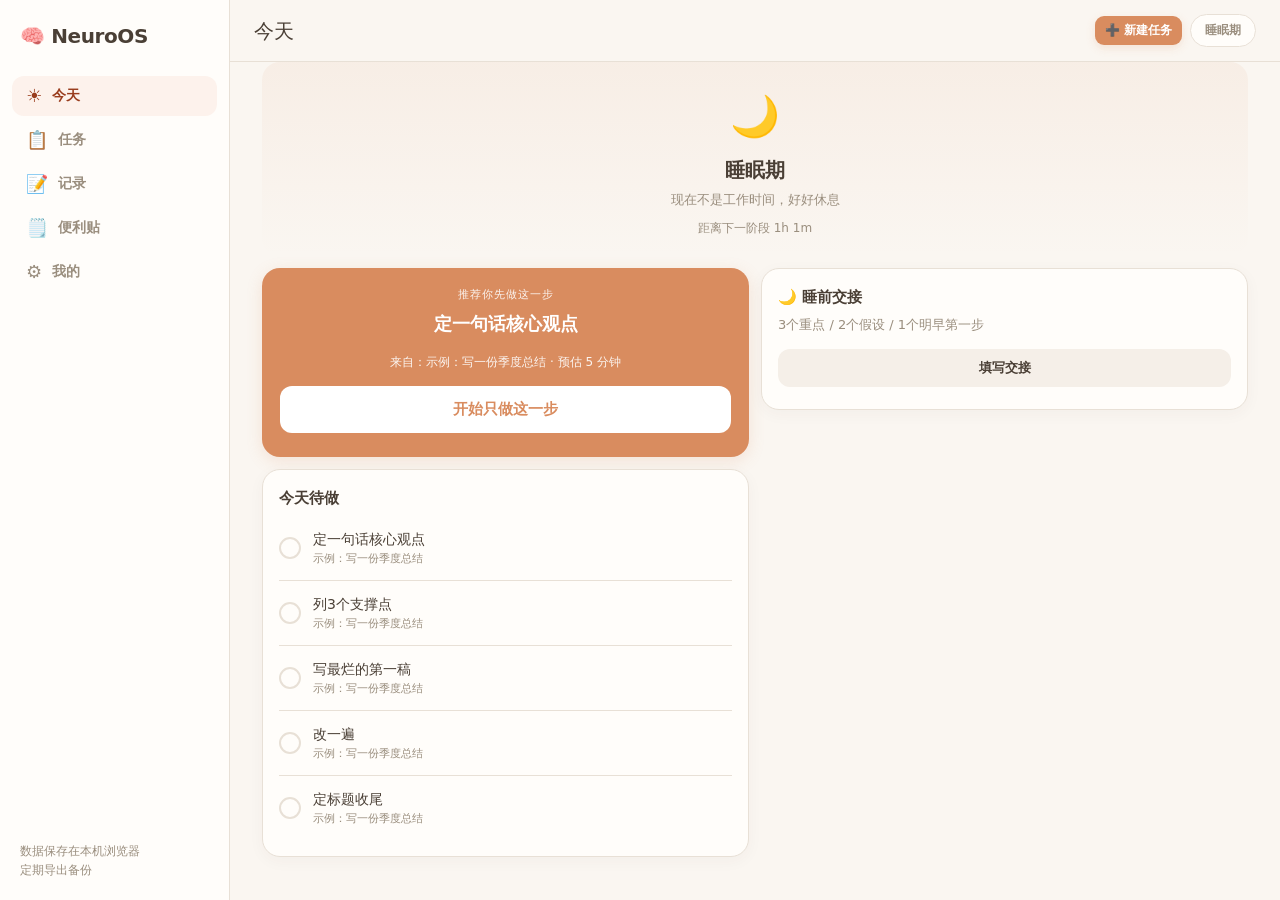
==== commit b11b2af6: "feat: add sticky-notes kanban by importance + line sub-level folding + UI polish" ====
--- a/adhd-intp-os-web/index.html
+++ b/adhd-intp-os-web/index.html
@@ -24,13 +24,13 @@
 .sidebar .brand{padding:0 20px 24px;font-size:20px;font-weight:800;letter-spacing:-.4px;display:flex;align-items:center;gap:10px}
 .sidebar nav{display:flex;flex-direction:column;gap:4px;padding:0 12px}
 .sidebar nav button{display:flex;align-items:center;gap:10px;padding:11px 14px;border-radius:12px;font-size:14px;font-weight:600;color:var(--muted);text-align:left}
-.sidebar nav button.on{background:var(--bg2);color:var(--pri)}
+.sidebar nav button.on{background:#FDF2EC;color:#993C1D;font-weight:600}
 .sidebar nav button .ic{font-size:18px;line-height:1}
 .sidebar .side-foot{margin-top:auto;padding:16px 20px 0;font-size:12px;color:var(--muted)}
 
 .main-area{flex:1;display:flex;flex-direction:column;min-width:0}
 .topbar{padding:14px 24px;display:flex;align-items:center;justify-content:space-between;position:sticky;top:0;background:rgba(250,246,241,.92);backdrop-filter:blur(10px);z-index:40;border-bottom:1px solid var(--line)}
-h1{font-size:18px;font-weight:700;letter-spacing:-.2px}
+h1{font-size:20px;font-weight:500;letter-spacing:-.2px}
 .top-actions{display:flex;gap:8px;align-items:center}
 .pill{font-size:12px;padding:6px 14px;border-radius:99px;background:var(--card);color:var(--muted);border:1px solid var(--line);font-weight:600}
 
@@ -113,6 +113,10 @@
 .btn.xs{padding:4px 8px;font-size:11px;border-radius:7px}
 .btn.big{padding:14px 18px;font-size:15px}
 .btn:disabled{opacity:.4;cursor:not-allowed}
+.btn{transition:filter .12s,transform .12s,background .12s}
+.btn:hover{filter:brightness(.96)}
+.btn:active{transform:scale(.97)}
+.btn.pri:hover{filter:brightness(1.05)}
 
 .row{display:flex;gap:8px;align-items:center;flex-wrap:wrap}
 .row.between{justify-content:space-between}
@@ -177,12 +181,24 @@
 .workspace-tabs .btn{flex:1}
 .workspace-tabs .btn.on{background:var(--pri);color:#fff}
 
-/* Net */
-.net-canvas{position:relative;width:100%;height:320px;background:var(--bg2);border:1px dashed var(--line);border-radius:var(--r);overflow:hidden;touch-action:none}
+/* Net - infinite canvas */
+.net-viewport{position:relative;width:100%;height:320px;background:var(--bg2);border:1px dashed var(--line);border-radius:var(--r);overflow:hidden;touch-action:none}
+.net-canvas{position:absolute;width:4000px;height:4000px;left:0;top:0;transform-origin:0 0;background:linear-gradient(rgba(200,190,180,.06) 1px,transparent 1px),linear-gradient(90deg,rgba(200,190,180,.06) 1px,transparent 1px);background-size:50px 50px}
 .net-node{position:absolute;padding:7px 11px;border-radius:10px;background:var(--card);border:1px solid var(--line);font-size:12px;cursor:grab;user-select:none;white-space:nowrap;z-index:2;max-width:150px;overflow:hidden;text-overflow:ellipsis}
 .net-node.selected{box-shadow:0 0 0 2px var(--net);border-color:var(--net)}
+.net-node.highlighted{background:#fff3e0;border-color:#ff9800;box-shadow:0 0 0 2px rgba(255,152,0,.3)}
 .net-edge{position:absolute;height:2px;background:var(--muted);transform-origin:left center;z-index:1;pointer-events:none;opacity:.4}
-.net-canvas .hint{position:absolute;bottom:6px;left:6px;color:var(--muted);font-size:10px;background:var(--bg);padding:3px 7px;border-radius:6px}
+.net-viewport .hint{position:absolute;bottom:6px;left:6px;color:var(--muted);font-size:10px;background:var(--bg);padding:3px 7px;border-radius:6px;z-index:10}
+.net-controls{position:absolute;top:8px;right:8px;display:flex;gap:6px;z-index:10}
+.net-controls .btn{padding:5px 10px;font-size:11px;border-radius:8px;background:var(--card);border:1px solid var(--line)}
+.net-counter{position:absolute;top:8px;left:8px;font-size:11px;color:var(--muted);background:var(--card);padding:3px 8px;border-radius:6px;border:1px solid var(--line);z-index:10}
+.net-table{margin-top:10px;max-height:200px;overflow-y:auto}
+.net-table table{width:100%;border-collapse:collapse;font-size:12px}
+.net-table th,.net-table td{padding:6px 10px;text-align:left;border-bottom:1px solid var(--line)}
+.net-table th{font-weight:600;color:var(--muted);font-size:11px;text-transform:uppercase}
+.net-table tr:hover{background:var(--bg2)}
+.net-table .idx{color:var(--muted);font-size:10px;width:30px}
+.net-table .hl-mark{display:inline-block;width:10px;height:10px;border-radius:50%;background:var(--net);margin-right:4px}
 
 /* Tree */
 .tree-root{background:var(--bg2);border:1px solid var(--line);border-radius:12px;padding:10px;margin-bottom:8px}
@@ -190,11 +206,55 @@
 .tree-item{padding:7px 8px;border-radius:8px;background:var(--card);margin-bottom:5px;font-size:13px;display:flex;gap:7px;align-items:center}
 .tree-item .handle{color:var(--muted);cursor:grab}
 
-/* Line */
-.line-step{display:flex;gap:10px;align-items:flex-start;padding:10px;border-radius:12px;background:var(--bg2);border:1px solid transparent;margin-bottom:6px}
+/* Line - 层级执行 */
+.line-step{display:flex;gap:9px;align-items:flex-start;padding:10px 12px;border-radius:12px;background:var(--bg2);border:1px solid transparent;margin-bottom:6px;transition:border-color .15s,background .15s}
+.line-step:hover{border-color:var(--line)}
 .line-step.done{opacity:.55}
-.line-step .chk{width:20px;height:20px;min-width:20px;border-radius:6px;border:2px solid var(--line);display:flex;align-items:center;justify-content:center;font-size:11px;color:transparent}
+.line-step .chk{width:20px;height:20px;min-width:20px;border-radius:6px;border:2px solid var(--line);display:flex;align-items:center;justify-content:center;font-size:11px;color:transparent;cursor:pointer;transition:all .15s}
+.line-step .chk:hover{border-color:var(--ok)}
 .line-step .chk.on{background:var(--ok);border-color:var(--ok);color:#fff}
+.line-step .fold-btn{width:22px;height:22px;min-width:22px;border-radius:6px;border:1px solid var(--line);background:var(--card);display:flex;align-items:center;justify-content:center;font-size:10px;color:var(--muted);cursor:pointer;flex-shrink:0;transition:all .15s;user-select:none}
+.line-step .fold-btn:hover{border-color:var(--pri2);color:var(--pri);background:#fffaf6}
+.line-step .fold-btn .cnt{font-size:9px;margin-left:1px}
+.line-step .fold-spacer{width:22px;min-width:22px;height:22px;flex-shrink:0}
+.line-children{margin-left:14px;border-left:2px solid var(--line);padding-left:10px;margin-top:4px}
+.line-children[hidden]{display:none}
+.line-branch{position:absolute;left:-10px;top:16px;width:8px;height:2px;background:var(--line)}
+.line-step{position:relative}
+.line-step.depth-0>.line-branch{display:none}
+.line-empty-hint{font-size:12px;color:var(--muted);padding:6px 2px 8px}
+.line-fold-all{display:flex;gap:5px}
+
+/* Sticky notes board */
+.sticky-board{display:grid;grid-template-columns:1fr;gap:10px}
+@media(min-width:900px){.sticky-board{grid-template-columns:repeat(2,1fr)}}
+@media(min-width:1300px){.sticky-board{grid-template-columns:repeat(4,1fr)}}
+.sticky-col{background:var(--bg2);border:1px solid var(--line);border-radius:var(--r);padding:12px;min-height:150px;display:flex;flex-direction:column}
+.sticky-col.p1{border-top:3px solid #e08e8e}
+.sticky-col.p2{border-top:3px solid #e8c36d}
+.sticky-col.p3{border-top:3px solid #7eb8c9}
+.sticky-col.p4{border-top:3px solid #b4b2a9}
+.sticky-col .col-head{display:flex;align-items:center;justify-content:space-between;margin-bottom:4px}
+.sticky-col .col-title{font-size:13px;font-weight:700}
+.sticky-col .col-sub{font-size:11px;color:var(--muted);margin-bottom:10px}
+.sticky-col .col-body{flex:1}
+.sticky{background:var(--card);border:1px solid var(--line);border-radius:10px;padding:10px;margin-bottom:8px;font-size:13px;line-height:1.55;cursor:grab;transition:transform .12s,box-shadow .12s,border-color .12s}
+.sticky:hover{transform:translateY(-1px);box-shadow:0 4px 12px rgba(74,63,53,.07);border-color:var(--pri2)}
+.sticky.dragging{opacity:.45;cursor:grabbing}
+.sticky-col.dragover{background:#f7f0e8;border-color:var(--pri2)}
+.sticky .acts{display:flex;gap:4px;margin-top:8px;flex-wrap:wrap}
+.sticky .acts .btn{margin:0}
+.sticky-add{display:flex;gap:6px;margin-top:8px}
+.sticky-add input{font-size:13px;padding:9px 11px;border-radius:10px}
+.sticky-empty{font-size:12px;color:var(--muted);text-align:center;padding:14px 0;border:1px dashed var(--line);border-radius:10px}
+
+/* 便利贴转线/网/树 选择器 */
+.convert-grid{display:grid;grid-template-columns:1fr;gap:8px;margin-top:10px}
+.convert-opt{display:flex;align-items:center;gap:10px;padding:12px;border:1px solid var(--line);border-radius:12px;background:var(--bg2);cursor:pointer;transition:all .15s}
+.convert-opt:hover{border-color:var(--pri2);background:#fffaf6}
+.convert-opt .ico{font-size:20px}
+.convert-opt .t{font-size:14px;font-weight:600}
+.convert-opt .d{font-size:11px;color:var(--muted)}
 
 /* Modal / Sheet */
 .modal{position:fixed;inset:0;z-index:90;display:flex;align-items:flex-end;justify-content:center;overflow:hidden;-webkit-overflow-scrolling:touch}
@@ -224,6 +284,25 @@
 .probe-box{border:1px dashed var(--line);border-radius:12px;padding:10px;background:var(--bg2);margin-top:8px}
 
 ::-webkit-scrollbar{width:0;height:0}
+
+/* ===== 便利贴看板 ===== */
+.notes-board{display:grid;grid-template-columns:1fr;gap:14px;padding-top:4px}
+@media(min-width:760px){ .notes-board{grid-template-columns:repeat(2,1fr)} }
+@media(min-width:1100px){ .notes-board{grid-template-columns:repeat(4,1fr)} }
+.note-col{background:var(--bg2);border:1px solid var(--line);border-radius:16px;padding:12px;display:flex;flex-direction:column;min-height:140px}
+.note-col-head{display:flex;align-items:center;gap:8px;font-size:14px;font-weight:700;margin-bottom:2px}
+.note-col-head .dot{width:10px;height:10px;border-radius:50%;background:var(--zc);flex-shrink:0}
+.note-col-head .cnt{margin-left:auto;font-size:12px;font-weight:600;color:var(--muted);background:var(--card);border:1px solid var(--line);border-radius:99px;padding:1px 9px}
+.note-tip{margin-bottom:8px}
+.note-list{display:flex;flex-direction:column;gap:8px;margin-top:10px}
+.note-empty{font-size:13px;color:var(--muted);text-align:center;padding:14px 0;opacity:.6}
+.note-card{background:var(--card);border:1px solid var(--line);border-left:3px solid var(--zc);border-radius:12px;padding:10px 11px;box-shadow:0 3px 10px rgba(74,63,53,.05);transition:transform .12s,box-shadow .12s;cursor:grab}
+.note-card:active{cursor:grabbing}
+.note-card:hover{transform:translateY(-2px);box-shadow:0 6px 18px rgba(74,63,53,.1)}
+.note-text{font-size:14px;line-height:1.5;word-break:break-word;white-space:pre-wrap;min-height:20px;cursor:text}
+.note-bar{display:flex;gap:6px;align-items:center;margin-top:10px}
+.note-move{flex:1;min-width:0;width:auto;padding:5px 8px;font-size:12px;border-radius:8px}
+.note-bar .btn.xs{padding:4px 7px}
 </style>
 </head>
 <body>
@@ -235,6 +314,7 @@
       <button data-tab="now" class="on"><span class="ic">☀️</span>今天</button>
       <button data-tab="quests"><span class="ic">📋</span>任务</button>
       <button data-tab="capture"><span class="ic">📝</span>记录</button>
+      <button data-tab="notes"><span class="ic">🗒️</span>便利贴</button>
       <button data-tab="me"><span class="ic">⚙️</span>我的</button>
     </nav>
     <div class="side-foot">数据保存在本机浏览器<br>定期导出备份</div>
@@ -253,6 +333,7 @@
       <section class="view on" id="view-now"></section>
       <section class="view" id="view-quests"></section>
       <section class="view" id="view-capture"></section>
+      <section class="view" id="view-notes"></section>
       <section class="view" id="view-me"></section>
     </main>
   </div>
@@ -261,9 +342,10 @@
 <nav class="tabbar" id="tabbar">
   <button data-tab="now" class="on"><span class="ic">☀️</span>今天</button>
   <button data-tab="quests"><span class="ic">📋</span>任务</button>
-  <button data-tab="capture"><span class="ic">📝</span>记录</button>
-  <button data-tab="me"><span class="ic">⚙️</span>我的</button>
-</nav>
+      <button data-tab="capture"><span class="ic">📝</span>记录</button>
+      <button data-tab="notes"><span class="ic">🗒️</span>便利贴</button>
+      <button data-tab="me"><span class="ic">⚙️</span>我的</button>
+    </nav>
 
 <div id="modal"></div>
 <div id="toast" class="toast"></div>
@@ -301,6 +383,14 @@
   {id:'action',name:'行动/下一步',color:'#8fb88e'}
 ];
 
+const NOTE_ZONES=[
+  {id:'ei',name:'重要且紧急',color:'#e08e8e',tip:'马上做'},
+  {id:'im',name:'重要不紧急',color:'#e8c36d',tip:'排期做'},
+  {id:'ur',name:'紧急不重要',color:'#7eb8c9',tip:'可交办'},
+  {id:'lt',name:'待定 / 搁置',color:'#b8a0c9',tip:'有空再看'}
+];
+function noteZone(id){ return NOTE_ZONES.find(function(z){ return z.id===id; })||NOTE_ZONES[3]; }
+
 function classify(t){
   const s=t.toLowerCase();
   if(/写|文章|报告|总结|文案|论文|稿/.test(s)) return 'write';
@@ -320,7 +410,7 @@
     id:uid(),title:title,type:type,
     status:'line',created:Date.now(),updated:Date.now(),
     today:false,done:false,
-    net:{nodes:[],edges:[],nextX:50,nextY:60},
+    net:{nodes:[],edges:[],nextX:50,nextY:60,viewOffset:{x:0,y:0}},
     tree:{drawers:DRAWERS.map(function(d){ return {id:d.id,name:d.name,color:d.color,items:[]}; })},
     line:[],
     probe:{hypothesis:'',success:'',stopLoss:'',days:7,active:false},
@@ -337,7 +427,7 @@
 function load(){
   try{ S=JSON.parse(localStorage.getItem(KEY)); }catch(e){ S=null; }
   if(!S || typeof S!=='object') S=sampleData();
-  migrate();
+  migrate(); cleanTrash();
 }
 function save(){ try{ localStorage.setItem(KEY,JSON.stringify(S)); }catch(e){ toast('保存失败'); } }
 function migrate(){
@@ -348,9 +438,12 @@
   if(!S.log) S.log={sessions:[],completions:[]};
   if(!S.handoff) S.handoff={three:'',two:'',one:'',morning:'',date:''};
   if(!S.meta) S.meta={streak:0,lastDay:null,best:0};
+  if(!S.trash) S.trash=[];
+  if(!S.notes) S.notes=[];
   S.quests.forEach(function(q){
     if(!q.id) q.id=uid();
-    if(!q.net) q.net={nodes:[],edges:[],nextX:50,nextY:60};
+    if(!q.net) q.net={nodes:[],edges:[],nextX:50,nextY:60,viewOffset:{x:0,y:0}};
+    if(q.net && typeof q.net.viewOffset==='undefined') q.net.viewOffset={x:0,y:0};
     if(!q.tree) q.tree={drawers:DRAWERS.map(function(d){ return {id:d.id,name:d.name,color:d.color,items:[]}; })};
     if(!q.line && q.steps) q.line=q.steps.map(function(s){ return {id:s.id||uid(),title:s.title,est:s.est||15,done:!!s.done,spent:s.spent||0,today:!!q.today,created:s.created||Date.now()}; });
     if(!q.line) q.line=[];
@@ -363,7 +456,7 @@
 function sampleData(){
   const q=newQuest('示例：写一份季度总结');
   q.today=true;
-  return {settings:{wake:'09:00',start:'10:00',wind:'22:00',sleep:'00:30',theme:'warm',autoNext:true,morningBlock:true},quests:[q],parking:{insight:[],question:[],block:[],idea:[],quote:[]},distills:[],log:{sessions:[],completions:[]},handoff:{three:'',two:'',one:'',morning:'',date:''},meta:{streak:0,lastDay:null,best:0}};
+  return {settings:{wake:'09:00',start:'10:00',wind:'22:00',sleep:'00:30',theme:'warm',autoNext:true,morningBlock:true},quests:[q],parking:{insight:[],question:[],block:[],idea:[],quote:[]},distills:[],log:{sessions:[],completions:[]},handoff:{three:'',two:'',one:'',morning:'',date:''},meta:{streak:0,lastDay:null,best:0},notes:[{id:uid(),text:'欢迎使用便利贴：按重要程度拖到不同区域，右键或点菜单可加入线/网/树',zone:'im',created:Date.now(),updated:Date.now()}]};
 }
 
 function parseHM(s){ const p=s.split(':'); return parseInt(p[0])*60+parseInt(p[1]); }
@@ -397,7 +490,7 @@
 }
 
 function findQuest(id){ return S.quests.find(function(q){ return q.id===id; }); }
-function allLineItems(q){ if(q) return q.line.map(function(n){ return {n:n,q:q}; }); const a=[]; S.quests.forEach(function(q){ q.line.forEach(function(n){ a.push({n:n,q:q}); }); }); return a; }
+function allLineItems(q){ if(q) return collectAllLineItems(q.line).map(function(n){ return {n:n,q:q}; }); const a=[]; S.quests.forEach(function(q){ collectAllLineItems(q.line).forEach(function(n){ a.push({n:n,q:q}); }); }); return a; }
 function nextLineItem(){
   const all=allLineItems();
   const pending=all.filter(function(x){ return !x.n.done; });
@@ -406,7 +499,7 @@
   const use=today.length?today:pending;
   return use.sort(function(a,b){ return (a.n.est||99)-(b.n.est||99); })[0];
 }
-function progress(q){ const a=q.line; if(!a.length) return 0; return Math.round(a.filter(function(s){ return s.done; }).length/a.length*100); }
+function progress(q){ const a=collectAllLineItems(q.line); if(!a.length) return 0; return Math.round(a.filter(function(s){ return s.done; }).length/a.length*100); }
 function bumpStreak(){
   const t=todayKey();
   if(S.meta.lastDay!==t){
@@ -425,10 +518,10 @@
   document.getElementById('modal').innerHTML='';
   document.querySelectorAll('.tabbar button').forEach(function(b){ b.classList.toggle('on',b.dataset.tab===TAB); });
   document.querySelectorAll('.sidebar nav button').forEach(function(b){ b.classList.toggle('on',b.dataset.tab===TAB); });
-  const titles={now:'今天',quests:'任务仓库',capture:'记录 & 停车区',me:'我的 & 设置'};
+  const titles={now:'今天',quests:'任务仓库',capture:'记录 & 停车区',notes:'便利贴看板',me:'我的 & 设置'};
   const pt=document.getElementById('page-title'); if(pt) pt.textContent=titles[TAB]||'NeuroOS';
   document.querySelectorAll('.view').forEach(function(v){ v.classList.toggle('on',v.id==='view-'+TAB); });
-  const fn={now:vNow,quests:vQuests,capture:vCapture,me:vMe}[TAB];
+  const fn={now:vNow,quests:vQuests,capture:vCapture,notes:vNotes,me:vMe}[TAB];
   if(fn) fn();
 }
 
@@ -461,6 +554,41 @@
   m.innerHTML='<div class="single-step"><div class="label">只做这一步，其他什么都不用想</div><div class="task">'+esc(n.n.title)+'</div><div class="meta">来自：'+esc(n.q.title)+(n.n.est?' · 预估 '+n.n.est+' 分钟':'')+'</div><div class="actions"><button class="btn ok block big" data-act="single-done">✓ 我完成了</button><button class="btn ghost block" data-act="single-skip">跳过，换下一步</button><button class="btn block" data-act="single-exit">退出单步模式</button></div></div>';
 }
 function findStepById(id){ for(let i=0;i<S.quests.length;i++){ const n=S.quests[i].line.find(function(x){ return x.id===id; }); if(n) return {n:n,q:S.quests[i]}; } return null; }
+function findLineItemDeep(qid,sid){
+  var q=findQuest(qid); if(!q) return null;
+  function search(items){
+    for(var i=0;i<items.length;i++){
+      if(items[i].id===sid) return {n:items[i],q:q};
+      if(items[i].children&&items[i].children.length){
+        var r=search(items[i].children);
+        if(r) return r;
+      }
+    }
+    return null;
+  }
+  return search(q.line);
+}
+function removeLineItemDeep(q,sid){
+  for(var i=0;i<q.line.length;i++){
+    if(q.line[i].id===sid){ return q.line.splice(i,1)[0]; }
+    if(q.line[i].children&&q.line[i].children.length){
+      var r=removeLineItemDeep({line:q.line[i].children},sid);
+      if(r){ q.line[i].children=q.line[i].children.filter(function(x){ return x.id!==sid; }); if(!q.line[i].children.length) delete q.line[i].children; return r; }
+    }
+  }
+  return null;
+}
+function collectAllLineItems(items){
+  var result=[];
+  function walk(arr){
+    for(var i=0;i<arr.length;i++){
+      result.push(arr[i]);
+      if(arr[i].children&&arr[i].children.length) walk(arr[i].children);
+    }
+  }
+  walk(items);
+  return result;
+}
 
 function vQuests(){
   const v=document.getElementById('view-quests');
@@ -503,36 +631,57 @@
 }
 
 function vNet(q){
-  return '<h2 class="card-title">🕸 网状构思区</h2><div class="card" style="padding:12px 14px"><div class="tiny">规则：5 分钟内疯狂丢关键词 → 圈出核心节点 → 连线关联 → 超时进树状区</div></div><div class="row" style="margin-bottom:10px"><input id="net-input" class="grow" placeholder="输入关键词/想法"><button class="btn pri sm" data-act="net-add" data-id="'+q.id+'">添加</button><button class="btn sm '+(selectedNetNodes.length>=2?'':'disabled')+'" data-act="net-link" data-id="'+q.id+'" '+(selectedNetNodes.length<2?'disabled':'')+'>连线</button><button class="btn sm warn" data-act="net-clear" data-id="'+q.id+'">清空</button></div><div class="net-canvas" id="net-canvas">'+q.net.edges.map(function(e){ return netEdgeHTML(q,e); }).join('')+q.net.nodes.map(function(n){ return netNodeHTML(n,q); }).join('')+'<div class="hint">点击节点选中，再点另一个连线 · 拖拽移动 · 双击删除</div></div><button class="btn block pri" style="margin-top:10px" data-act="to-tree" data-id="'+q.id+'">🌳 已圈出核心，进入树状区</button>';
-}
-function netNodeHTML(n,q){ const selected=selectedNetNodes.indexOf(n.id)>-1; return '<div class="net-node '+(selected?'selected':'')+'" id="nn-'+n.id+'" data-id="'+n.id+'" style="left:'+n.x+'px;top:'+n.y+'px">'+esc(n.text)+'</div>'; }
+  const nodes=q.net.nodes||[], edges=q.net.edges||[], offset=q.net.viewOffset||{x:0,y:0};
+  const highlightedCount=nodes.filter(function(n){ return n.highlighted; }).length;
+  const tableHTML=nodes.length?'<div class="net-table"><table><thead><tr><th class="idx">#</th><th>节点文本</th><th>连线</th></tr></thead><tbody>'+nodes.map(function(n,idx){ const conn=edges.filter(function(e){ return e.from===n.id||e.to===n.id; }).length; return '<tr data-act="net-focus-node" data-id="'+q.id+'" data-nid="'+n.id+'"><td class="idx">'+(idx+1)+'</td><td><span class="hl-mark" style="background:'+(n.highlighted?'#ff9800':'transparent')+'"></span>'+esc(n.text)+'</td><td>'+conn+'</td></tr>'; }).join('')+'</tbody></table></div>':'<div class="tiny muted" style="margin-top:8px">暂无节点</div>';
+  return '<h2 class="card-title">🕸 网状构思区</h2><div class="card" style="padding:12px 14px"><div class="tiny">规则：5 分钟内疯狂丢关键词 → 圈出核心节点 → 连线关联 → 超时进树状区<br>拖拽空白处平移画布 · 节点可拖拽移动 · 双击删除</div></div><div class="row" style="margin-bottom:10px"><input id="net-input" class="grow" placeholder="输入关键词/想法"><button class="btn pri sm" data-act="net-add" data-id="'+q.id+'">添加</button><button class="btn sm '+(selectedNetNodes.length>=2?'':'disabled')+'" data-act="net-link" data-id="'+q.id+'" '+(selectedNetNodes.length<2?'disabled':'')+'>连线</button><button class="btn sm warn" data-act="net-clear" data-id="'+q.id+'">清空</button></div><div class="net-viewport" id="net-viewport"><div class="net-canvas" id="net-canvas" style="transform:translate('+(-offset.x)+'px,'+(-offset.y)+'px)">'+edges.map(function(e){ return netEdgeHTML(q,e); }).join('')+nodes.map(function(n){ return netNodeHTML(n,q); }).join('')+'</div><div class="net-controls"><button class="btn" data-act="net-center" data-id="'+q.id+'" title="回到中心">🏠 中心</button><button class="btn" data-act="net-highlight" data-id="'+q.id+'" title="标记/取消标记选中节点">🎨 高亮</button></div><div class="net-counter">节点 '+nodes.length+(highlightedCount?' · 高亮 '+highlightedCount:'')+'</div><div class="hint">点击节点选中，再点另一个连线 · 拖拽移动 · 双击删除</div></div>'+tableHTML+'<button class="btn block pri" style="margin-top:10px" data-act="to-tree" data-id="'+q.id+'">🌳 已圈出核心，进入树状区</button>';
+}
+function netNodeHTML(n,q){ const selected=selectedNetNodes.indexOf(n.id)>-1; return '<div class="net-node '+(selected?'selected':'')+(n.highlighted?' highlighted':'')+'" id="nn-'+n.id+'" data-id="'+n.id+'" style="left:'+n.x+'px;top:'+n.y+'px">'+esc(n.text)+'</div>'; }
 function netEdgeHTML(q,e){ const a=q.net.nodes.find(function(x){ return x.id===e.from; }), b=q.net.nodes.find(function(x){ return x.id===e.to; }); if(!a||!b) return ''; const dx=b.x-a.x, dy=b.y-a.y, len=Math.sqrt(dx*dx+dy*dy), ang=Math.atan2(dy,dx)*180/Math.PI; return '<div class="net-edge" style="left:'+(a.x+10)+'px;top:'+(a.y+14)+'px;width:'+len+'px;transform:rotate('+ang+'deg)"></div>'; }
 function bindNetCanvas(q){
-  const canvas=document.getElementById('net-canvas'); if(!canvas) return;
-  let dragNode=null, dragOff={};
+  const viewport=document.getElementById('net-viewport'); const canvas=document.getElementById('net-canvas'); if(!viewport||!canvas) return;
+  let dragNode=null, dragOff={}, panning=false, panStart={x:0,y:0}, panOff={x:0,y:0};
+  const getOffset=function(){ return q.net.viewOffset||{x:0,y:0}; };
   canvas.querySelectorAll('.net-node').forEach(function(node){
     node.onpointerdown=function(e){
       e.stopPropagation(); dragNode=node.dataset.id; const n=q.net.nodes.find(function(x){ return x.id===dragNode; });
-      dragOff={x:e.clientX-n.x,y:e.clientY-n.y}; node.setPointerCapture(e.pointerId);
+      dragOff={x:e.clientX,y:e.clientY,nx:n.x,ny:n.y}; node.setPointerCapture(e.pointerId);
     };
     node.onpointermove=function(e){
       if(!dragNode || dragNode!==node.dataset.id) return;
+      const dx=e.clientX-dragOff.x, dy=e.clientY-dragOff.y;
       const n=q.net.nodes.find(function(x){ return x.id===dragNode; });
-      n.x=Math.max(0,Math.min(e.clientX-dragOff.x,canvas.clientWidth-80));
-      n.y=Math.max(0,Math.min(e.clientY-dragOff.y,canvas.clientHeight-40));
+      n.x=Math.max(0,Math.min(dragOff.nx+dx,4000-80));
+      n.y=Math.max(0,Math.min(dragOff.ny+dy,4000-40));
       node.style.left=n.x+'px'; node.style.top=n.y+'px'; renderNetEdges(q);
     };
     node.onpointerup=function(e){ dragNode=null; save(); };
     node.onclick=function(e){ e.stopPropagation(); toggleSelect(q,node.dataset.id); };
     node.ondblclick=function(e){
       e.stopPropagation();
+      const delNode=q.net.nodes.find(function(x){ return x.id===node.dataset.id; });
+      if(delNode) trashItem('net',delNode,q.id);
       q.net.nodes=q.net.nodes.filter(function(x){ return x.id!==node.dataset.id; });
       q.net.edges=q.net.edges.filter(function(x){ return x.from!==node.dataset.id && x.to!==node.dataset.id; });
       selectedNetNodes=selectedNetNodes.filter(function(id){ return id!==node.dataset.id; });
       renderQuestWorkspace(q); save();
     };
   });
-  canvas.onclick=function(){ selectedNetNodes=[]; renderQuestWorkspace(q); };
+  viewport.onmousedown=function(e){
+    if(e.target.closest('.net-node')||e.target.closest('.net-controls')||e.target.closest('.net-counter')) return;
+    panning=true; panStart={x:e.clientX,y:e.clientY}; panOff={...getOffset()};
+    viewport.style.cursor='grabbing'; e.preventDefault();
+  };
+  viewport.onmousemove=function(e){
+    if(!panning) return;
+    const off=getOffset();
+    off.x=Math.max(0,Math.min(panOff.x+e.clientX-panStart.x,4000-viewport.clientWidth));
+    off.y=Math.max(0,Math.min(panOff.y+e.clientY-panStart.y,4000-viewport.clientHeight));
+    canvas.style.transform='translate('+(-off.x)+'px,'+(-off.y)+'px)'; save();
+  };
+  viewport.onmouseup=function(){ panning=false; viewport.style.cursor=''; };
+  viewport.onmouseleave=function(){ panning=false; viewport.style.cursor=''; };
+  viewport.onclick=function(e){ if(!e.target.closest('.net-node')&&!e.target.closest('.net-controls')){ selectedNetNodes=[]; renderQuestWorkspace(q); } };
 }
 function toggleSelect(q,id){
   const i=selectedNetNodes.indexOf(id);
@@ -553,10 +702,22 @@
 }
 
 function vTree(q){
-  return '<h2 class="card-title">🌳 树状翻译区</h2><div class="card" style="padding:12px 14px"><div class="tiny">把节点拖进下面 5 类抽屉。放不进去说明不够具体，回网状区再切。</div></div><div class="row" style="margin-bottom:10px"><button class="btn pri sm" data-act="tree-add" data-id="'+q.id+'">➕ 新增抽屉项</button><button class="btn sm" data-act="to-line" data-id="'+q.id+'">✅ 生成执行线</button><button class="btn sm" data-act="back-net" data-id="'+q.id+'">↩ 回网状区</button></div><div class="row">'+q.tree.drawers.map(function(d){ return '<div style="flex:1;min-width:140px" ondragover="event.preventDefault()" ondrop="dropToDrawer(event,\''+q.id+'\',\''+d.id+'\')"><div class="tree-root" style="border-left:3px solid '+d.color+'"><h4 style="color:'+d.color+'">'+d.name+'</h4>'+d.items.map(function(it){ return '<div class="tree-item" draggable="true" ondragstart="dragItem(event,\''+q.id+'\',\''+d.id+'\',\''+it.id+'\')"><span class="handle">⋮⋮</span><span class="grow">'+esc(it.text)+'</span><button class="btn xs ghost" onclick="removeTreeItem(\''+q.id+'\',\''+d.id+'\',\''+it.id+'\')">✕</button></div>'; }).join('')+(d.items.length?'':'<div class="tiny muted">空</div>')+'</div></div>'; }).join('')+'</div>';
+  return '<h2 class="card-title">🌳 树状翻译区</h2><div class="card" style="padding:12px 14px"><div class="tiny">把节点拖进下面 5 类抽屉。放不进去说明不够具体，回网状区再切。</div></div><div class="row" style="margin-bottom:10px"><button class="btn pri sm" data-act="tree-add" data-id="'+q.id+'">➕ 新增抽屉项</button><button class="btn sm" data-act="to-line" data-id="'+q.id+'">✅ 生成执行线</button><button class="btn sm" data-act="back-net" data-id="'+q.id+'">↩ 回网状区</button><button class="btn sm" data-act="tree-expand-all" data-id="'+q.id+'">📂 全部展开</button><button class="btn sm" data-act="tree-collapse-all" data-id="'+q.id+'">📁 全部收起</button></div><div class="row">'+q.tree.drawers.map(function(d){ const collapsed=d.collapsed; return '<div style="flex:1;min-width:140px" ondragover="event.preventDefault()" ondrop="dropToDrawer(event,\''+q.id+'\',\''+d.id+'\')"><div class="tree-root" style="border-left:3px solid '+d.color+'"><h4 style="color:'+d.color+'">'+d.name+' <button class="btn xs ghost" data-act="tree-toggle" data-id="'+q.id+'" data-did="'+d.id+'">'+(collapsed?'▶':'▼')+'</button></h4>'+(collapsed?'<div class="tiny muted">'+d.items.length+' 项（已收起）</div>':d.items.map(function(it){ return '<div class="tree-item" draggable="true" ondragstart="dragItem(event,\''+q.id+'\',\''+d.id+'\',\''+it.id+'\')"><span class="handle">⋮⋮</span><span class="grow">'+esc(it.text)+'</span><button class="btn xs ghost" onclick="removeTreeItem(\''+q.id+'\',\''+d.id+'\',\''+it.id+'\')">✕</button></div>'; }).join(''))+(d.items.length?'':'<div class="tiny muted">空</div>')+'</div></div>'; }).join('')+'</div>';
 }
 function vLine(q){
-  return '<h2 class="card-title">✅ 线性执行区</h2><div class="card" style="padding:12px 14px"><div class="tiny">这里是「手上走线」。新想法丢停车区，不许改这里。</div></div><div class="row" style="margin-bottom:10px"><input id="line-input" class="grow" placeholder="添加一步" style="flex:2"><input type="number" id="line-est" placeholder="分钟" value="15" min="1" max="180" style="width:70px"><button class="btn pri sm" data-act="line-add" data-id="'+q.id+'">添加</button><button class="btn sm" data-act="back-tree" data-id="'+q.id+'">↩ 回树</button></div>'+(q.line.length?q.line.map(function(n){ return '<div class="line-step '+(n.done?'done':'')+'"><div class="chk '+(n.done?'on':'')+'" data-act="line-toggle" data-qid="'+q.id+'" data-id="'+n.id+'">✓</div><div class="grow"><div class="row" style="gap:6px;flex-wrap:wrap"><span style="font-weight:500;'+(n.done?'text-decoration:line-through':'')+'">'+esc(n.title)+'</span><span class="badge">'+(n.est||0)+'分</span>'+(n.today?'<span class="badge linec">今天</span>':'')+'</div><div class="row" style="margin-top:6px;gap:5px"><button class="btn xs" data-act="line-today" data-qid="'+q.id+'" data-id="'+n.id+'">'+(n.today?'移出':'☀️ 今天')+'</button><button class="btn xs ghost" data-act="line-split" data-qid="'+q.id+'" data-id="'+n.id+'">🔪 切小</button><button class="btn xs ghost" data-act="line-del" data-qid="'+q.id+'" data-id="'+n.id+'">🗑</button></div></div></div>'; }).join(''):'<div class="empty tiny">执行线为空。从树状区生成，或手动添加。</div>')+'<div class="row" style="margin-top:12px"><button class="btn sm block" data-act="line-focus-next" data-id="'+q.id+'">🎯 专注下一步</button><button class="btn sm block" data-act="line-pick" data-id="'+q.id+'">🎲 随机挑一步</button></div>';
+  function renderLineStep(n,qid,depth){
+    depth=depth||0;
+    var hasChildren=n.children&&n.children.length>0;
+    var isCollapsed=n.collapsed;
+    var doneKids=hasChildren?n.children.filter(function(c){ return c.done; }).length:0;
+    var foldHTML=hasChildren?'<div class="fold-btn" data-act="line-fold" data-qid="'+qid+'" data-id="'+n.id+'" title="'+(isCollapsed?'展开 '+n.children.length+' 个子步骤':'收起 '+n.children.length+' 个子步骤')+'">'+(isCollapsed?'\u25B6':'\u25BC')+'<span class="cnt">'+n.children.length+'</span></div>':'<div class="fold-spacer"></div>';
+    var childrenHTML='';
+    if(hasChildren&&!isCollapsed){
+      childrenHTML='<div class="line-children">'+n.children.map(function(c){ return renderLineStep(c,qid,depth+1); }).join('')+'</div>';
+    }
+    return '<div class="line-step depth-'+depth+' '+(n.done?'done':'')+'" data-depth="'+depth+'">'+foldHTML+'<div class="chk '+(n.done?'on':'')+'" data-act="line-toggle" data-qid="'+qid+'" data-id="'+n.id+'">\u2713</div><div class="grow"><div class="row" style="gap:6px;flex-wrap:wrap"><span style="font-weight:500;'+(n.done?'text-decoration:line-through':'')+'">'+esc(n.title)+'</span><span class="badge">'+(n.est||0)+'\u5206</span>'+(n.today?'<span class="badge linec">\u4ECA\u5929</span>':'')+(hasChildren?'<span class="badge">'+doneKids+'/'+n.children.length+' \u5B50\u6B65</span>':'')+'</div><div class="row" style="margin-top:6px;gap:5px"><button class="btn xs" data-act="line-today" data-qid="'+qid+'" data-id="'+n.id+'">'+(n.today?'\u79FB\u51FA':'\u2600\uFE0F \u4ECA\u5929')+'</button><button class="btn xs ghost" data-act="line-split" data-qid="'+qid+'" data-id="'+n.id+'">\u{1F52A} \u5207\u5C0F</button><button class="btn xs ghost" data-act="line-sub" data-qid="'+qid+'" data-id="'+n.id+'">+\u5B50\u6B65</button>'+(hasChildren?'<button class="btn xs ghost" data-act="line-del-children" data-qid="'+qid+'" data-id="'+n.id+'">\u5220\u5B50\u6B65</button>':'')+'<button class="btn xs ghost" data-act="line-del" data-qid="'+qid+'" data-id="'+n.id+'">\u{1F5D1}</button></div></div></div>'+childrenHTML;
+  }
+  return '<h2 class="card-title">\u2705 \u7EBF\u6027\u6267\u884C\u533A</h2><div class="card" style="padding:12px 14px"><div class="tiny">\u8FD9\u91CC\u662F\u300C\u624B\u4E0A\u8D70\u7EBF\u300D\u3002\u65B0\u60F3\u6CD5\u4E22\u505C\u8F66\u533A\uFF0C\u4E0D\u8BB8\u6539\u8FD9\u91CC\u3002\u70B9 \u25B6/\u25BC \u6536\u7EB3\u5B50\u6B65\u9AA4\u3002</div></div><div class="row" style="margin-bottom:10px"><input id="line-input" class="grow" placeholder="\u6DFB\u52A0\u4E00\u6B65" style="flex:2"><input type="number" id="line-est" placeholder="\u5206\u949F" value="15" min="1" max="180" style="width:70px"><button class="btn pri sm" data-act="line-add" data-id="'+q.id+'">\u6DFB\u52A0</button><button class="btn sm" data-act="back-tree" data-id="'+q.id+'">\u21A9 \u56DE\u6811</button>'+(q.line.some(function(n){ return n.children&&n.children.length; })?'<button class="btn sm" data-act="line-expand-all" data-id="'+q.id+'">\u{1F4C2} \u5168\u90E8\u5C55\u5F00</button><button class="btn sm" data-act="line-collapse-all" data-id="'+q.id+'">\u{1F4C1} \u5168\u90E8\u6536\u8D77</button>':'')+'</div>'+(q.line.length?q.line.map(function(n){ return renderLineStep(n,q.id,0); }).join(''):'<div class="empty tiny">\u6267\u884C\u7EBF\u4E3A\u7A7A\u3002\u4ECE\u6811\u72B6\u533A\u751F\u6210\uFF0C\u6216\u624B\u52A8\u6DFB\u52A0\u3002</div>')+'<div class="row" style="margin-top:12px"><button class="btn sm block" data-act="line-focus-next" data-id="'+q.id+'">\u{1F3AF} \u4E13\u6CE8\u4E0B\u4E00\u6B65</button><button class="btn sm block" data-act="line-pick" data-id="'+q.id+'">\u{1F3B2} \u968F\u673A\u6311\u4E00\u6B65</button></div>';
 }
 
 function vCapture(){
@@ -579,11 +740,49 @@
   const days=[]; for(let i=0;i<7;i++){ const d=new Date(Date.now()-(6-i)*DAY).toLocaleDateString('sv'); days.push({d:d,n:S.log.sessions.filter(function(s){ return s.finished && new Date(s.end).toLocaleDateString('sv')===d; }).length}); }
   const max=Math.max(1,...days.map(function(x){ return x.n; }));
   const leftCol='<div class="card hoverable"><div class="card-title">⏰ 节律设置</div><div class="card-sub">起床 / 上线 / 断电 / 入睡</div><div style="display:grid;grid-template-columns:1fr 1fr;gap:10px;margin:12px 0"><div><div class="tiny">起床</div><input type="time" id="set-wake" value="'+S.settings.wake+'"></div><div><div class="tiny">上线</div><input type="time" id="set-start" value="'+S.settings.start+'"></div><div><div class="tiny">断电</div><input type="time" id="set-wind" value="'+S.settings.wind+'"></div><div><div class="tiny">入睡</div><input type="time" id="set-sleep" value="'+S.settings.sleep+'"></div></div><div class="card-sub">今日能量地图</div><div class="rhythm-bar">'+rhythmBlocks().map(function(b){ return '<div class="'+b.id+'" style="width:'+b.pct+'%">'+b.label+'</div>'; }).join('')+'</div><button class="btn block pri" data-act="save-settings">保存节律</button></div><div class="card hoverable"><div class="card-title">⚙️ 偏好</div><div class="row between" style="margin:10px 0"><span>上午离线校准提醒</span><select id="set-morning" style="width:auto"><option value="true" '+(S.settings.morningBlock?'selected':'')+'>开启</option><option value="false" '+(S.settings.morningBlock?'':'selected')+'>关闭</option></select></div><div class="row between" style="margin:10px 0"><span>完成自动下一步</span><select id="set-autonext" style="width:auto"><option value="true" '+(S.settings.autoNext?'selected':'')+'>开启</option><option value="false" '+(S.settings.autoNext?'':'selected')+'>关闭</option></select></div></div>';
-  const rightCol='<div class="card hoverable"><div class="card-title">📊 洞察统计</div><div class="stat-grid"><div class="stat-box"><div class="num">'+(ratio?ratio.toFixed(1)+'x':'-')+'</div><div class="label">实际/预估</div></div><div class="stat-box"><div class="num">'+(S.meta.streak||0)+'</div><div class="label">连续天数</div></div><div class="stat-box"><div class="num">'+(S.log.sessions.filter(function(s){ return s.finished; }).length)+'</div><div class="label">完成步骤</div></div><div class="stat-box"><div class="num">'+Math.floor(totalMin/60)+'h '+(totalMin%60)+'m</div><div class="label">累计时长</div></div></div><div class="card-sub">近 7 天完成步数</div><div class="bar-chart">'+days.map(function(x){ return '<div style="height:'+Math.max(4,x.n/max*75)+'px"><span>'+(x.n||'')+'</span></div>'; }).join('')+'</div></div><div class="card hoverable"><div class="card-title">数据备份</div><div class="card-sub">所有数据存在本机，建议定期导出。</div><button class="btn block" data-act="export-data">导出 JSON</button><button class="btn block ghost" style="margin-top:8px" data-act="import-data">导入 JSON</button><button class="btn block warn" style="margin-top:8px" data-act="wipe-data">清空所有数据</button></div>';
+  const trashCount=(S.trash||[]).length;
+  const rightCol='<div class="card hoverable"><div class="card-title">📊 洞察统计</div><div class="stat-grid"><div class="stat-box"><div class="num">'+(ratio?ratio.toFixed(1)+'x':'-')+'</div><div class="label">实际/预估</div></div><div class="stat-box"><div class="num">'+(S.meta.streak||0)+'</div><div class="label">连续天数</div></div><div class="stat-box"><div class="num">'+(S.log.sessions.filter(function(s){ return s.finished; }).length)+'</div><div class="label">完成步骤</div></div><div class="stat-box"><div class="num">'+Math.floor(totalMin/60)+'h '+(totalMin%60)+'m</div><div class="label">累计时长</div></div></div><div class="card-sub">近 7 天完成步数</div><div class="bar-chart">'+days.map(function(x){ return '<div style="height:'+Math.max(4,x.n/max*75)+'px"><span>'+(x.n||'')+'</span></div>'; }).join('')+'</div></div><div class="card hoverable"><div class="card-title">🗑 回收站 <span class="badge">'+trashCount+'</span></div><div class="card-sub">删除的项目暂存 3 天，过期自动清理。</div><button class="btn block" data-act="open-trash">查看回收站</button></div><div class="card hoverable"><div class="card-title">数据备份</div><div class="card-sub">所有数据存在本机，建议定期导出。</div><button class="btn block" data-act="export-data">导出 JSON</button><button class="btn block ghost" style="margin-top:8px" data-act="import-data">导入 JSON</button><button class="btn block warn" style="margin-top:8px" data-act="wipe-data">清空所有数据</button></div>';
   v.innerHTML='<div class="grid-2"><div class="col-left">'+leftCol+'</div><div class="col-right">'+rightCol+'</div></div>';
 }
 
 function dName(id){ return {problem:'问题',hypothesis:'假设',solution:'方案',conclusion:'结论',action:'行动'}[id]||id; }
+
+/* ===== 便利贴看板 ===== */
+function vNotes(){
+  const v=document.getElementById('view-notes');
+  const cols=NOTE_ZONES.map(function(z){
+    const notes=S.notes.filter(function(n){ return n.zone===z.id; }).sort(function(a,b){ return b.updated-a.updated; });
+    const cards=notes.length?notes.map(function(n){
+      return '<div class="note-card" draggable="true" data-id="'+n.id+'" ondragstart="noteDragStart(event,\''+n.id+'\')" style="--zc:'+z.color+'">'
+        +'<div class="note-text" data-act="note-edit" data-id="'+n.id+'">'+esc(n.text)+'</div>'
+        +'<div class="note-bar">'
+        +'<select class="note-move" data-id="'+n.id+'">'+NOTE_ZONES.map(function(zz){ return '<option value="'+zz.id+'"'+(zz.id===z.id?' selected':'')+'>'+zz.name+'</option>'; }).join('')+'</select>'
+        +'<button class="btn xs" data-act="note-to" data-id="'+n.id+'" title="加入任务">➕</button>'
+        +'<button class="btn xs ghost" data-act="note-del" data-id="'+n.id+'" title="删除">🗑</button>'
+        +'</div></div>';
+    }).join(''):'<div class="note-empty">空</div>';
+    return '<div class="note-col" data-zone="'+z.id+'" ondragover="event.preventDefault()" ondrop="noteDrop(event,\''+z.id+'\')" style="--zc:'+z.color+'">'
+      +'<div class="note-col-head"><span class="dot"></span>'+z.name+'<span class="cnt">'+notes.length+'</span></div>'
+      +'<div class="tiny muted note-tip">'+z.tip+'</div>'
+      +'<button class="btn sm block" data-act="note-add" data-zone="'+z.id+'">+ 便利贴</button>'
+      +'<div class="note-list">'+cards+'</div></div>';
+  }).join('');
+  v.innerHTML='<div class="notes-board">'+cols+'</div>';
+}
+
+function openNoteSheet(n){
+  sheet('<h3>✏️ 编辑便利贴</h3><textarea id="note-text" placeholder="写点什么...">'+esc(n.text)+'</textarea><div class="row" style="margin-top:8px"><select id="note-zone" style="flex:1">'+NOTE_ZONES.map(function(z){ return '<option value="'+z.id+'"'+(z.id===n.zone?' selected':'')+'>'+z.name+'</option>'; }).join('')+'</select></div><button class="btn pri block" style="margin-top:12px" data-act="note-save" data-id="'+n.id+'">保存</button><button class="btn ghost block" style="margin-top:8px" data-act="close-modal">取消</button><button class="btn warn block" style="margin-top:8px" data-act="note-del" data-id="'+n.id+'">删除</button>');
+}
+function openNoteToSheet(n){
+  const qOpts=S.quests.map(function(q){ return '<option value="'+q.id+'">'+esc(q.title)+'</option>'; }).join('');
+  sheet('<h3>➕ 加入任务</h3><div class="tiny muted" style="margin-bottom:10px">'+esc(n.text)+'</div>'
+    +'<label class="tiny muted">目标任务</label><select id="nt-quest" style="margin-top:4px">'+(qOpts||'<option value="">（暂无任务）</option>')+'</select>'
+    +'<label class="tiny muted" style="display:block;margin-top:10px">加入为</label><select id="nt-form" style="margin-top:4px"><option value="line">✅ 线（执行步）</option><option value="tree">🌳 树（抽屉项）</option><option value="net">🕸 网（节点）</option></select>'
+    +'<label class="tiny muted" id="nt-drawer-label" style="display:block;margin-top:10px">选择抽屉</label><select id="nt-drawer" style="margin-top:4px">'+DRAWERS.map(function(d){ return '<option value="'+d.id+'">'+d.name+'</option>'; }).join('')+'</select>'
+    +'<button class="btn pri block" style="margin-top:14px" data-act="note-to-confirm" data-id="'+n.id+'">加入</button><button class="btn ghost block" style="margin-top:8px" data-act="close-modal">取消</button>');
+  var formSel=document.getElementById('nt-form'), drawerLabel=document.getElementById('nt-drawer-label'), drawerSel=document.getElementById('nt-drawer');
+  if(formSel){ formSel.onchange=function(){ var isTree=formSel.value==='tree'; drawerLabel.style.display=isTree?'block':'none'; drawerSel.style.display=isTree?'block':'none'; }; formSel.onchange(); }
+}
 
 /* Events */
 document.addEventListener('keydown',function(e){
@@ -591,6 +790,10 @@
   if(e.key==='n' || e.key==='N'){ e.preventDefault(); openNewQuestSheet(); }
   if(e.key==='f' || e.key==='F'){ e.preventDefault(); const next=nextLineItem(); if(next){ singleStep={id:next.n.id,start:Date.now()}; renderAll(); } }
   if(e.key==='Escape'){ closeModal(); }
+});
+document.addEventListener('change',function(e){
+  const s=e.target.closest('.note-move');
+  if(s){ const n=S.notes.find(function(x){ return x.id===s.dataset.id; }); if(n){ n.zone=s.value; n.updated=Date.now(); save(); renderAll(); } }
 });
 document.addEventListener('click',function(e){
   if(singleStep){
@@ -628,7 +831,7 @@
       if(q && titleEl){ q.title=titleEl.value.trim()||q.title; if(typeEl) q.type=typeEl.value; save(); closeModal(); renderAll(); }
       break;
     }
-    case 'del-quest':{ if(confirm('删除这个任务？')){ S.quests=S.quests.filter(function(x){ return x.id!==id; }); closeModal(); openQuest=null; save(); renderAll(); } break; }
+    case 'del-quest':{ if(confirm('删除这个任务？（进入回收站，3天后自动清理）')){ const q=findQuest(id); if(q) trashItem('quest',q); S.quests=S.quests.filter(function(x){ return x.id!==id; }); closeModal(); openQuest=null; save(); renderAll(); } break; }
     case 'open-quest':{ openQuest=id; selectedNetNodes=[]; renderAll(); break; }
     case 'back-quests':{ openQuest=null; selectedNetNodes=[]; renderAll(); break; }
     case 'edit-quest':{ openEditQuestSheet(id); break; }
@@ -651,6 +854,9 @@
       const q=findQuest(id); if(q && selectedNetNodes.length>=2){ q.net.edges.push({from:selectedNetNodes[0],to:selectedNetNodes[1]}); selectedNetNodes=[]; q.updated=Date.now(); save(); renderAll(); } break;
     }
     case 'net-clear':{ const q=findQuest(id); q.net.nodes=[]; q.net.edges=[]; selectedNetNodes=[]; save(); renderAll(); break; }
+    case 'net-center':{ const q=findQuest(id); if(!q.net.viewOffset) q.net.viewOffset={x:0,y:0}; q.net.viewOffset.x=0; q.net.viewOffset.y=0; save(); renderAll(); break; }
+    case 'net-highlight':{ const q=findQuest(id); selectedNetNodes.forEach(function(nid){ const n=q.net.nodes.find(function(x){ return x.id===nid; }); if(n) n.highlighted=!n.highlighted; }); selectedNetNodes=[]; save(); renderAll(); break; }
+    case 'net-focus-node':{ const q=findQuest(b.dataset.id); const nid=b.dataset.nid; const n=q.net.nodes.find(function(x){ return x.id===nid; }); if(q&&n){ q.net.viewOffset={x:Math.max(0,n.x-150),y:Math.max(0,n.y-100)}; save(); renderAll(); const el=document.getElementById('nn-'+nid); if(el){ el.style.transition='box-shadow .3s'; el.style.boxShadow='0 0 0 4px var(--net)'; setTimeout(function(){ if(el) el.style.boxShadow=''; },800); } } break; }
     case 'to-tree':{ const q=findQuest(id); q.status='tree'; q.updated=Date.now(); save(); renderAll(); break; }
     case 'back-net':{ const q=findQuest(id); q.status='net'; q.updated=Date.now(); save(); renderAll(); break; }
     case 'tree-add':{
@@ -670,16 +876,49 @@
       q.status='line'; q.updated=Date.now(); save(); renderAll(); toast('生成 '+q.line.length+' 步'); break;
     }
     case 'back-tree':{ const q=findQuest(id); q.status='tree'; q.updated=Date.now(); save(); renderAll(); break; }
+    case 'tree-toggle':{ const q=findQuest(id); const d=q.tree.drawers.find(function(x){ return x.id===b.dataset.did; }); if(d){ d.collapsed=!d.collapsed; save(); renderAll(); } break; }
+    case 'tree-expand-all':{ const q=findQuest(id); q.tree.drawers.forEach(function(d){ d.collapsed=false; }); save(); renderAll(); break; }
+    case 'tree-collapse-all':{ const q=findQuest(id); q.tree.drawers.forEach(function(d){ d.collapsed=true; }); save(); renderAll(); break; }
     case 'line-add':{
       const q=findQuest(id); const titleEl=document.getElementById('line-input'); const title=titleEl&&titleEl.value.trim(); const estEl=document.getElementById('line-est'); const est=parseInt(estEl&&estEl.value)||15;
       if(q && title){ q.line.push({id:uid(),title:title,est:Math.max(1,Math.min(180,est)),done:false,spent:0,today:false,created:Date.now()}); save(); renderAll(); } break;
     }
     case 'line-toggle':{ toggleStep(b.dataset.id); break; }
-    case 'line-today':{ const q=findQuest(b.dataset.qid); const n=q.line.find(function(x){ return x.id===b.dataset.id; }); if(n){ n.today=!n.today; save(); renderAll(); } break; }
-    case 'line-split':{ const q=findQuest(b.dataset.qid); const n=q.line.find(function(x){ return x.id===b.dataset.id; }); if(n){ const e=Math.max(5,Math.round((n.est||20)/2)); n.est=e; q.line.splice(q.line.indexOf(n)+1,0,{id:uid(),title:n.title+'(后半)',est:e,done:false,spent:0,today:false,created:Date.now()}); save(); renderAll(); toast('已切半'); } break; }
-    case 'line-del':{ const q=findQuest(b.dataset.qid); q.line=q.line.filter(function(x){ return x.id!==b.dataset.id; }); save(); renderAll(); break; }
-    case 'line-focus-next':{ const q=findQuest(id); const items=q.line.filter(function(n){ return !n.done; }).sort(function(x,y){ return (x.est||99)-(y.est||99); }); if(items.length){ singleStep={id:items[0].id,start:Date.now()}; renderAll(); } else toast('都做完了'); break; }
-    case 'line-pick':{ const q=findQuest(id); const items=q.line.filter(function(n){ return !n.done; }); if(items.length){ const pick=items[Math.floor(Math.random()*items.length)]; singleStep={id:pick.id,start:Date.now()}; renderAll(); } else toast('都做完了'); break; }
+    case 'line-today':{ const r=findLineItemDeep(b.dataset.qid,b.dataset.id); if(r){ r.n.today=!r.n.today; save(); renderAll(); } break; }
+    case 'line-split':{ const r=findLineItemDeep(b.dataset.qid,b.dataset.id); if(r){ const n=r.n; const e=Math.max(5,Math.round((n.est||20)/2)); n.est=e; if(!n.children) n.children=[]; n.children.push({id:uid(),title:n.title+'(后半)',est:e,done:false,spent:0,today:false,created:Date.now()}); n.collapsed=false; save(); renderAll(); toast('已切半为子步骤'); } break; }
+    case 'line-sub':{ openLineSubSheet(b.dataset.qid,b.dataset.id); break; }
+    case 'line-sub-confirm':{
+      const r=findLineItemDeep(b.dataset.qid,b.dataset.id); if(!r) break;
+      const ti=document.getElementById('sub-title'); const t=ti&&ti.value.trim(); if(!t) return toast('写个标题');
+      const ei=document.getElementById('sub-est'); const e=parseInt(ei&&ei.value)||10;
+      const n=r.n; if(!n.children) n.children=[];
+      n.children.push({id:uid(),title:t,est:e,done:false,spent:0,today:false,created:Date.now()});
+      n.collapsed=false; save(); closeModal(); renderAll(); toast('已添加子步骤'); break;
+    }
+    case 'line-fold':{ const r=findLineItemDeep(b.dataset.qid,b.dataset.id); if(r){ r.n.collapsed=!r.n.collapsed; save(); renderAll(); } break; }
+    case 'line-expand-all':{ const q=findQuest(id); if(q) collectAllLineItems(q.line).forEach(function(n){ n.collapsed=false; }); save(); renderAll(); toast('已全部展开'); break; }
+    case 'line-collapse-all':{ const q=findQuest(id); if(q) collectAllLineItems(q.line).forEach(function(n){ if(n.children&&n.children.length) n.collapsed=true; }); save(); renderAll(); toast('已全部收起'); break; }
+    case 'line-del-children':{ const r=findLineItemDeep(b.dataset.qid,b.dataset.id); if(r&&r.n.children&&r.n.children.length){ if(confirm('删除这个步骤下的 '+r.n.children.length+' 个子步骤？（进入回收站）')){ r.n.children.forEach(function(c){ trashItem('line',c,r.q.id); }); delete r.n.children; r.n.collapsed=false; save(); renderAll(); toast('已删除子步骤'); } } break; }
+    case 'line-del':{ const q=findQuest(b.dataset.qid); var removed=removeLineItemDeep(q,b.dataset.id); if(removed) trashItem('line',removed,q.id); save(); renderAll(); break; }
+    case 'line-focus-next':{ const q=findQuest(id); var items=collectAllLineItems(q.line).filter(function(n){ return !n.done; }).sort(function(x,y){ return (x.est||99)-(y.est||99); }); if(items.length){ singleStep={id:items[0].id,start:Date.now()}; renderAll(); } else toast('都做完了'); break; }
+    case 'line-pick':{ const q=findQuest(id); var items=collectAllLineItems(q.line).filter(function(n){ return !n.done; }); if(items.length){ const pick=items[Math.floor(Math.random()*items.length)]; singleStep={id:pick.id,start:Date.now()}; renderAll(); } else toast('都做完了'); break; }
+
+    /* 便利贴 */
+    case 'note-add':{ S.notes.unshift({id:uid(),text:'新便利贴',zone:b.dataset.zone||'ei',created:Date.now(),updated:Date.now()}); save(); renderAll(); const ns=S.notes[0]; if(ns) openNoteSheet(ns); break; }
+    case 'note-edit':{ const n=S.notes.find(function(x){ return x.id===id; }); if(n) openNoteSheet(n); break; }
+    case 'note-save':{ const n=S.notes.find(function(x){ return x.id===id; }); const ta=document.getElementById('note-text'); const za=document.getElementById('note-zone'); if(n&&ta){ n.text=ta.value.trim()||'未命名便利贴'; n.zone=za&&za.value||n.zone; n.updated=Date.now(); save(); closeModal(); renderAll(); } break; }
+    case 'note-del':{ S.notes=S.notes.filter(function(x){ return x.id!==id; }); save(); closeModal(); renderAll(); break; }
+    case 'note-to':{ const n=S.notes.find(function(x){ return x.id===id; }); if(n) openNoteToSheet(n); break; }
+    case 'note-to-confirm':{
+      const n=S.notes.find(function(x){ return x.id===id; }); if(!n) break;
+      const qEl=document.getElementById('nt-quest'); const q=findQuest(qEl&&qEl.value); if(!q) return toast('没有可选任务，先去建一个');
+      const formEl=document.getElementById('nt-form'); const form=formEl&&formEl.value;
+      if(form==='line'){ q.line.push({id:uid(),title:n.text,est:15,done:false,spent:0,today:false,created:Date.now()}); }
+      else if(form==='tree'){ const dSel=document.getElementById('nt-drawer'); const did=dSel&&dSel.value||'action'; const d=q.tree.drawers.find(function(x){ return x.id===did; }); if(d) d.items.push({id:uid(),text:n.text}); }
+      else if(form==='net'){ const nx=(q.net.nextX||60)+ (q.net.nodes.length%6)*30; const ny=(q.net.nextY||60)+ Math.floor(q.net.nodes.length/6)*40; q.net.nodes.push({id:uid(),text:n.text,x:nx,y:ny,highlighted:false}); }
+      q.updated=Date.now(); save(); closeModal(); renderAll(); toast('已加入'+(form==='line'?'线':form==='tree'?'树':'网'));
+      break;
+    }
 
     case 'toggle-probe':{ const q=findQuest(id); q.probe.active=!q.probe.active; save(); renderAll(); break; }
     case 'save-probe':{
@@ -701,7 +940,7 @@
       const inp=document.getElementById('park-text'); const v=inp&&inp.value.trim(); const catEl=document.getElementById('park-cat'); const cat=catEl&&catEl.value||'idea'; if(!v) return;
       S.parking[cat].push({id:uid(),text:v,t:Date.now()}); save(); inp.value=''; toast('已记录'); renderAll(); break;
     }
-    case 'park-del':{ const cat=b.dataset.cat; S.parking[cat]=S.parking[cat].filter(function(x){ return x.id!==id; }); save(); renderAll(); break; }
+    case 'park-del':{ const cat=b.dataset.cat; const it=S.parking[cat].find(function(x){ return x.id===id; }); if(it) trashItem('parking',{cat:cat,item:it}); S.parking[cat]=S.parking[cat].filter(function(x){ return x.id!==id; }); save(); renderAll(); break; }
     case 'park-2quest':{
       const cat=b.dataset.cat; const it=S.parking[cat].find(function(x){ return x.id===id; }); if(!it) return;
       S.parking[cat]=S.parking[cat].filter(function(x){ return x.id!==id; });
@@ -738,6 +977,10 @@
     case 'export-data':{ exportData(); break; }
     case 'import-data':{ importData(); break; }
     case 'wipe-data':{ if(confirm('确定清空所有数据？不可恢复。')){ localStorage.removeItem(KEY); location.reload(); } break; }
+    case 'open-trash':{ openTrashSheet(); break; }
+    case 'trash-restore':{ if(restoreTrashItem(id)){ toast('已恢复'); save(); renderAll(); } else toast('恢复失败'); break; }
+    case 'trash-delete':{ if(confirm('永久删除？不可恢复。')){ S.trash=S.trash.filter(function(x){ return x.id!==id; }); save(); renderAll(); openTrashSheet(); } break; }
+    case 'trash-empty':{ if(confirm('清空回收站？所有项目将被永久删除。')){ S.trash=[]; save(); renderAll(); openTrashSheet(); } break; }
     case 'morning-task':{ toast('已加入早晨离线校准清单'); break; }
     case 'close-modal':{ closeModal(); break; }
   }
@@ -776,6 +1019,11 @@
   singleStep={id:next.n.id,start:Date.now()}; renderAll();
 }
 
+function openLineSubSheet(qid,sid){
+  const r=findLineItemDeep(qid,sid); if(!r) return;
+  const n=r.n; const kids=(n.children||[]);
+  sheet('<h3>➕ 加子步骤</h3><div class="tiny muted" style="margin-bottom:10px">挂在：'+esc(n.title)+'</div><input id="sub-title" placeholder="子步骤标题，比如：找 2 个可靠来源"><div class="row" style="margin-top:8px"><span class="tiny" style="min-width:36px">预估</span><input type="number" id="sub-est" value="10" min="1" max="180" style="width:90px"><span class="tiny">分钟</span></div><button class="btn pri block" style="margin-top:12px" data-act="line-sub-confirm" data-qid="'+qid+'" data-id="'+n.id+'">添加</button><button class="btn ghost block" style="margin-top:8px" data-act="close-modal">取消</button>'+(kids.length?'<div class="tiny muted" style="margin-top:12px">已有 '+kids.length+' 个子步骤</div>':''));
+}
 function openNewQuestSheet(){
   sheet('<h3>新建任务</h3><input id="q-title" placeholder="例如：验证新的招聘流程 / 写年度总结"><select id="q-type" style="margin-top:8px"><option value="project">项目</option><option value="study">学习/研究</option><option value="probe">探针实验</option><option value="life">生活/杂务</option></select><button class="btn pri block" style="margin-top:12px" data-act="create-quest">创建</button><button class="btn ghost block" style="margin-top:8px" data-act="close-modal">取消</button>');
 }
@@ -785,6 +1033,13 @@
 }
 function openHandoffSheet(){
   sheet('<h3>🌙 3-2-1 交接仪式</h3><div class="tiny muted" style="margin-bottom:12px">合上电脑前，把明天"加载期"要用的东西写出去。越少越好。</div><label class="tiny muted">3 — 明天最重要的 3 件事</label><textarea id="h3">'+esc(S.handoff.three||'')+'</textarea><label class="tiny muted" style="display:block;margin-top:10px">2 — 2 个待验证的假设/疑问</label><textarea id="h2">'+esc(S.handoff.two||'')+'</textarea><label class="tiny muted" style="display:block;margin-top:10px">1 — 明早睁眼后只做这一件</label><input id="h1" value="'+esc(S.handoff.one||'')+'"><button class="btn pri block" style="margin-top:14px" data-act="save-handoff">保存交接</button><button class="btn ghost block" style="margin-top:8px" data-act="close-modal">取消</button>');
+}
+function openTrashSheet(){
+  const items=S.trash||[];
+  const typeLabels={quest:'任务',line:'执行步',tree:'抽屉项',net:'节点',parking:'记录'};
+  const now=Date.now();
+  const listHTML=items.length?items.slice().sort(function(a,b){ return b.deletedAt-a.deletedAt; }).map(function(t){ const daysLeft=Math.max(0,Math.ceil((t.expiresAt-now)/864e5)); return '<div class="list-item" style="align-items:flex-start"><div style="flex:1"><div class="tiny">'+typeLabels[t.type]+' · '+new Date(t.deletedAt).toLocaleDateString()+' · '+daysLeft+'天后过期</div><div style="font-size:14px;margin-top:2px">'+(t.type==='quest'?(t.data.title||'任务'):t.type==='parking'?(t.data.item&&t.data.item.text||'记录'):t.type==='net'?(t.data.text||'节点'):t.type==='tree'?(t.data.item&&t.data.item.text||'抽屉项'):(t.data.title||'项目'))+'</div></div><div class="row" style="gap:5px"><button class="btn sm" data-act="trash-restore" data-id="'+t.id+'">恢复</button><button class="btn xs ghost" data-act="trash-delete" data-id="'+t.id+'">✕</button></div></div>'; }).join(''):'<div class="empty" style="padding:30px"><span class="big">🗑</span><div class="tiny" style="margin-top:8px">回收站为空</div></div>';
+  sheet('<h3>🗑 回收站 <span class="badge">'+items.length+'</span></h3><div class="tiny muted" style="margin-bottom:12px">删除的项目暂存 3 天，过期后自动永久清理。</div>'+listHTML+(items.length?'<button class="btn warn block" style="margin-top:12px" data-act="trash-empty">清空回收站</button>':'')+'<button class="btn ghost block" style="margin-top:8px" data-act="close-modal">关闭</button>');
 }
 function sheet(html){ document.getElementById('modal').innerHTML='<div class="modal"><div class="modal-bg" data-act="close-modal"></div><div class="modal-sheet">'+html+'</div></div>'; }
 function closeModal(){ document.getElementById('modal').innerHTML=''; }
@@ -812,10 +1067,41 @@
   sD.items=sD.items.filter(function(x){ return x.id!==data.iid; }); tD.items.push(it); save(); renderAll();
 };
 window.removeTreeItem=function(qid,did,iid){
-  const q=findQuest(qid); const d=q.tree.drawers.find(function(x){ return x.id===did; }); d.items=d.items.filter(function(x){ return x.id!==iid; }); save(); renderAll();
+  const q=findQuest(qid); const d=q.tree.drawers.find(function(x){ return x.id===did; }); const it=d.items.find(function(x){ return x.id===iid; }); if(it) trashItem('tree',{drawerId:did,item:it},q.id); d.items=d.items.filter(function(x){ return x.id!==iid; }); save(); renderAll();
 };
+window.noteDragStart=function(ev,id){ ev.dataTransfer.setData('text/plain',id); };
+window.noteDrop=function(ev,zone){ ev.preventDefault(); const id=ev.dataTransfer.getData('text/plain'); const n=S.notes.find(function(x){ return x.id===id; }); if(n){ n.zone=zone; n.updated=Date.now(); save(); renderAll(); } };
 
 function esc(s){ return String(s===undefined||s===null?'':s).replace(/&/g,'&amp;').replace(/</g,'&lt;').replace(/>/g,'&gt;').replace(/"/g,'&quot;'); }
+
+/* Trash */
+function trashItem(type,data,qid){
+  if(!S.trash) S.trash=[];
+  const now=Date.now();
+  S.trash.push({id:uid(),type:type,data:data,qid:qid||'',deletedAt:now,expiresAt:now+3*864e5});
+  if(S.trash.length>200) S.trash=S.trash.slice(-200);
+}
+function cleanTrash(){
+  if(!S.trash) return;
+  const now=Date.now();
+  const before=S.trash.length;
+  S.trash=S.trash.filter(function(it){ return it.expiresAt>now; });
+  const removed=before-S.trash.length;
+  if(removed>0) console.log('Auto-cleaned '+removed+' expired trash items');
+}
+function restoreTrashItem(tid){
+  if(!S.trash) return false;
+  const idx=S.trash.findIndex(function(x){ return x.id===tid; });
+  if(idx<0) return false;
+  const t=S.trash[idx];
+  if(t.type==='quest'){ S.quests.unshift(t.data); }
+  else if(t.type==='line'){ const q=findQuest(t.qid); if(q) q.line.push(t.data); }
+  else if(t.type==='tree'){ const q=findQuest(t.qid); if(q){ const d=q.tree.drawers.find(function(x){ return x.id===t.data.drawerId; }); if(d) d.items.push(t.data.item); } }
+  else if(t.type==='net'){ const q=findQuest(t.qid); if(q) q.net.nodes.push(t.data); }
+  else if(t.type==='parking'){ S.parking[t.data.cat].push(t.data.item); }
+  S.trash.splice(idx,1);
+  return true;
+}
 function toast(s){ const t=document.getElementById('toast'); t.textContent=s; t.classList.add('show'); setTimeout(function(){ t.classList.remove('show'); },2000); }
 
 try{ load(); renderAll(); }catch(err){ document.body.innerHTML='<div style="padding:40px 24px;text-align:center;line-height:1.8"><h2>启动出错了</h2><p style="color:var(--muted)">'+esc(err&&err.message?err.message:err)+'</p><p style="margin-top:20px"><button class="btn pri" onclick="location.reload()">刷新试试</button></p><p style="margin-top:20px;font-size:13px;color:var(--muted)">如果反复出现，请换用手机自带浏览器打开，或清除缓存。</p></div>'; }
